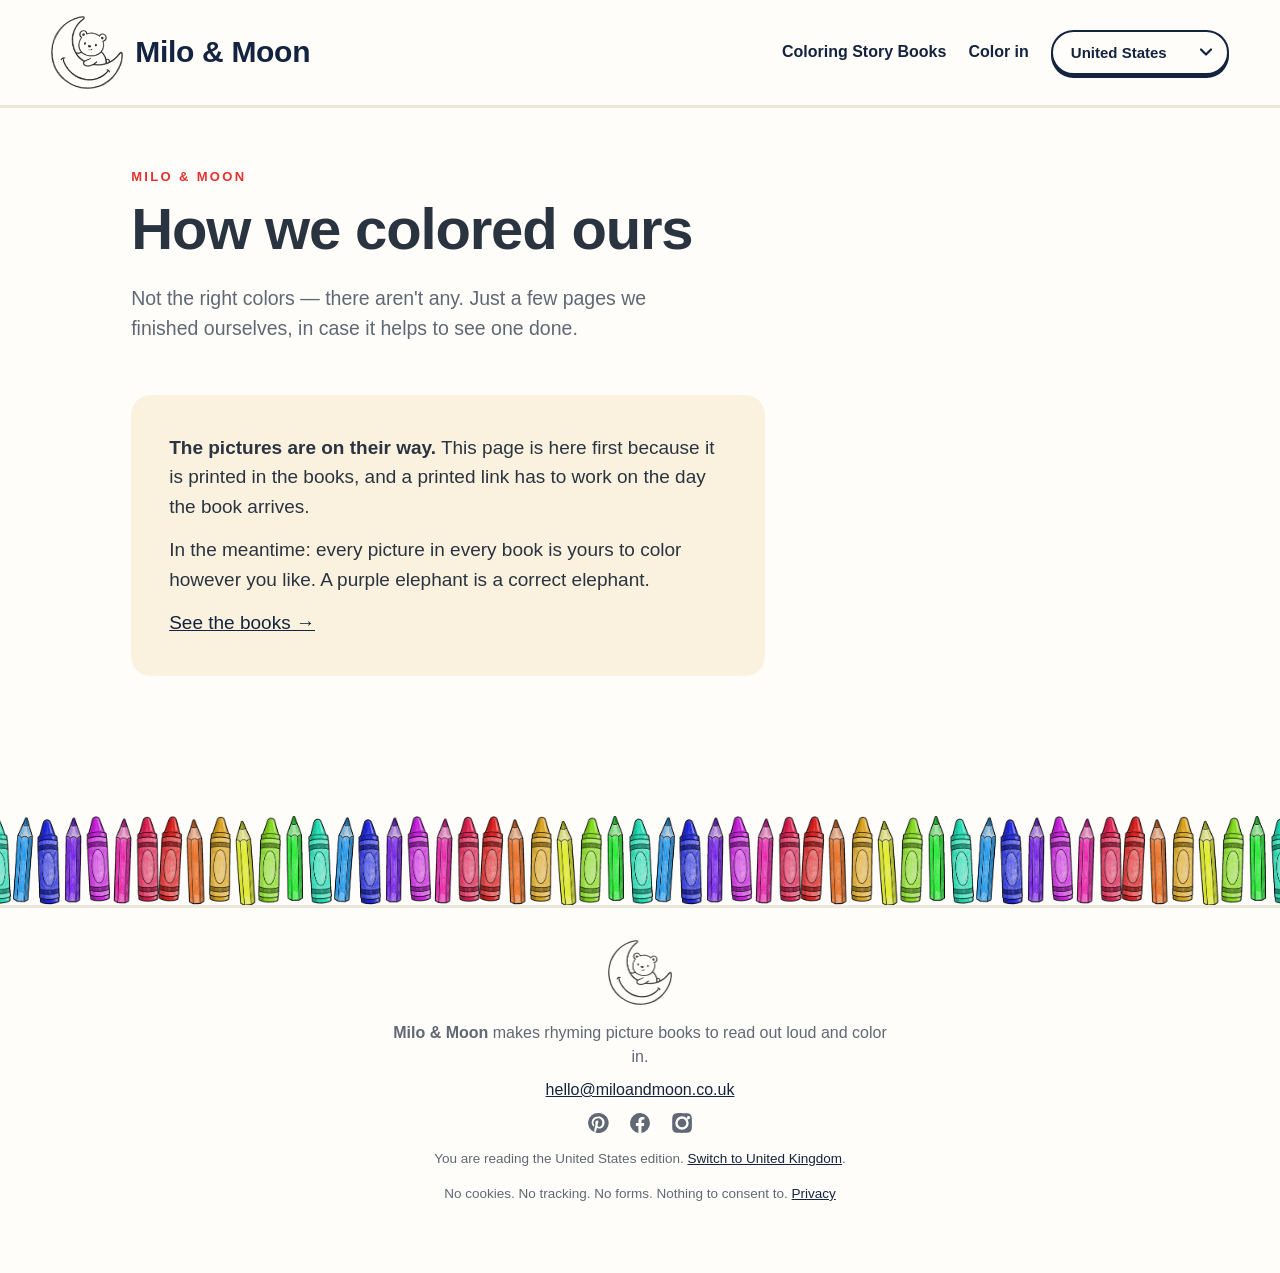
==== colors/index.html @ 88062ed8 "Brand ink: teal #14646E -> navy #14233F Teal was chosen against the old pastel fields (L~95) where a" ====
<!doctype html>
<html lang="en-US">
<head>
<meta charset="utf-8">
<meta name="viewport" content="width=device-width, initial-scale=1">
<title>How we colored ours — Milo &amp; Moon</title>
<meta name="description" content="A few pages we finished ourselves — not the right colors, there aren&#x27;t any.">
<link rel="canonical" href="https://miloandmoon.co.uk/">
<link rel="alternate" hreflang="en-GB" href="https://miloandmoon.co.uk/colours">
<link rel="alternate" hreflang="en-US" href="https://miloandmoon.co.uk/">
<link rel="alternate" hreflang="x-default" href="https://miloandmoon.co.uk/colours">
<meta property="og:type" content="website">
<meta property="og:site_name" content="Milo &amp; Moon">
<meta property="og:locale" content="en_US">
<meta property="og:title" content="How we colored ours — Milo &amp; Moon">
<meta property="og:description" content="A few pages we finished ourselves — not the right colors, there aren&#x27;t any.">
<meta property="og:url" content="https://miloandmoon.co.uk/">
<meta property="og:image" content="https://miloandmoon.co.uk/brand/share.png">
<meta name="twitter:card" content="summary_large_image">
<meta name="twitter:image" content="https://miloandmoon.co.uk/brand/share.png">
<link rel="stylesheet" href="/style.css?v=b8f41e3f">
<link rel="icon" href="/favicon.ico" sizes="any">
<link rel="icon" href="/favicon-32.png" type="image/png" sizes="32x32">
<link rel="apple-touch-icon" href="/apple-touch-icon.png">

</head>
<body style="--field:#FBF1DF">
<a class="skip" href="#main">Skip to content</a>
<header class="site">
  <a class="brand" href="/us/">
    <img src="/brand/logo.png" alt="" width="515" height="520">
    <span>Milo &amp; Moon</span>
  </a>
  <nav>
    <a href="/us/coloring-story-books/">Coloring Story Books</a>
    <a href="/colors/">Color in</a>
    <label class="lang">
      <span class="vh">Edition</span>
      <select onchange="location.href=this.value"><option value="/">United Kingdom</option><option value="/us/" selected>United States</option></select>
    </label>
  </nav>
</header>
<main id="main">

  <section class="pagehead">
    <p class="eyebrow">Milo &amp; Moon</p>
    <h1>How we colored ours</h1>
    <p class="lede">Not the right colors &mdash; there aren't any. Just a few
       pages we finished ourselves, in case it helps to see one done.</p>
  </section>
  <section class="soon">
    <p><strong>The pictures are on their way.</strong> This page is here first
       because it is printed in the books, and a printed link has to work on the
       day the book arrives.</p>
    <p>In the meantime: every picture in every book is yours to color however
       you like. A purple elephant is a correct elephant.</p>
    <p><a href="/us/coloring-story-books/">See the books &rarr;</a></p>
  </section>

</main>
<div class="crayons" role="presentation"></div>
<footer class="site">
  <img src="/brand/logo.png" alt="" width="515" height="520">
  <p><strong>Milo &amp; Moon</strong> makes rhyming picture books to read out loud and color in.</p>
  <p><a href="mailto:hello@miloandmoon.co.uk">hello@miloandmoon.co.uk</a></p>
  <p class="social"><a href="https://www.pinterest.co.uk/miloandmoonbooks/" rel="me noopener" aria-label="Pinterest" title="Pinterest"><svg viewBox="0 0 24 24" width="24" height="24" aria-hidden="true"><path fill="currentColor" d="M12 2a10 10 0 0 0-3.6 19.3c-.1-.8-.2-2 0-2.9l1.2-5.1s-.3-.6-.3-1.5c0-1.4.8-2.4 1.8-2.4.9 0 1.3.6 1.3 1.4 0 .9-.5 2.2-.8 3.4-.2 1 .5 1.8 1.5 1.8 1.8 0 3.2-1.9 3.2-4.7 0-2.4-1.8-4.1-4.3-4.1-2.9 0-4.6 2.2-4.6 4.5 0 .9.3 1.8.8 2.3.1.1.1.2.1.3l-.3 1.1c0 .2-.1.2-.3.1-1.3-.6-2-2.4-2-3.9 0-3.2 2.3-6.1 6.7-6.1 3.5 0 6.2 2.5 6.2 5.8 0 3.5-2.2 6.3-5.2 6.3-1 0-2-.5-2.3-1.2l-.6 2.4c-.2.9-.8 2-1.2 2.6A10 10 0 1 0 12 2z"/></svg></a><a href="https://www.facebook.com/miloandmoonbooks" rel="me noopener" aria-label="Facebook" title="Facebook"><svg viewBox="0 0 24 24" width="24" height="24" aria-hidden="true"><path fill="currentColor" d="M22 12a10 10 0 1 0-11.6 9.9v-7H7.9V12h2.5V9.8c0-2.5 1.5-3.9 3.8-3.9 1.1 0 2.2.2 2.2.2v2.5h-1.3c-1.2 0-1.6.8-1.6 1.6V12h2.8l-.4 2.9h-2.4v7A10 10 0 0 0 22 12z"/></svg></a><a href="https://www.instagram.com/miloandmoonbooks/" rel="me noopener" aria-label="Instagram" title="Instagram"><svg viewBox="0 0 24 24" width="24" height="24" aria-hidden="true"><path fill="currentColor" d="M12 2.2c3.2 0 3.6 0 4.9.1 3.3.1 4.8 1.7 4.9 4.9.1 1.3.1 1.7.1 4.8s0 3.6-.1 4.9c-.1 3.2-1.7 4.8-4.9 4.9-1.3.1-1.7.1-4.9.1s-3.6 0-4.9-.1c-3.2-.1-4.8-1.7-4.9-4.9C2.2 15.6 2.2 15.2 2.2 12s0-3.6.1-4.9c.1-3.2 1.7-4.8 4.9-4.9 1.3-.1 1.7-.1 4.8-.1zm0 3.1a6.7 6.7 0 1 0 0 13.4 6.7 6.7 0 0 0 0-13.4zm0 11a4.3 4.3 0 1 1 0-8.6 4.3 4.3 0 0 1 0 8.6zm6.9-11.2a1.6 1.6 0 1 0 0 3.1 1.6 1.6 0 0 0 0-3.1z"/></svg></a></p>
  <p class="fine">You are reading the United States edition.
     <a href="/colours">Switch to United Kingdom</a>.</p>
  <p class="fine">No cookies. No tracking. No forms. Nothing to consent to.
     <a href="/privacy/">Privacy</a></p>
</footer>
</body>
</html>
---- style.css ----
/* Milo & Moon — every colour here comes out of cover_layout.py and
   build_pdf.py, so the site and the printed books cannot drift apart. */
:root{
  --ink:#2A3440;              /* BODY_INK: the type on every printed cover */
  --accent:#14233F;           /* the brand navy, identical on all 11 covers */
  --badge-ink:#FFF6E4;        /* INK: the cream type inside the badge */
  --paper:#FFFDF9;            /* warm, not clinical white */
  --rule:#EDE6DA;
  --soft:#5F6874;
  --field:#FBF1DF;
  /* The crayon palette, straight from build_pdf.PALETTE. */
  --c1:#E5322D; --c2:#F5871F; --c3:#FFD400; --c4:#43B049;
  --c5:#0F9BD7; --c6:#7A4FBF; --c7:#EC5F9B; --c8:#00B39F;
  --round:"Baloo 2","Fredoka One",Fredoka,"Chalkboard SE",Seravek,
          "Avenir Next",-apple-system,"Segoe UI",sans-serif;
}
*{box-sizing:border-box}
html{scroll-behavior:smooth}
body{margin:0;background:var(--paper);color:var(--ink);font-family:var(--round);
  font-size:19px;line-height:1.55;-webkit-font-smoothing:antialiased}
.vh{position:absolute;width:1px;height:1px;overflow:hidden;clip:rect(0 0 0 0)}
.skip{position:absolute;left:-9999px}
.skip:focus{left:8px;top:8px;background:var(--accent);color:#fff;padding:8px 14px;
  border-radius:6px;z-index:20}
a{color:var(--accent)}
img{max-width:100%;height:auto}

/* ── header ─────────────────────────────────────────── */
header.site{display:flex;flex-wrap:wrap;gap:14px 28px;align-items:center;
  justify-content:space-between;padding:16px clamp(16px,4vw,52px);
  background:var(--paper);border-bottom:3px solid var(--rule)}
.brand{display:flex;align-items:center;gap:12px;text-decoration:none;
  color:var(--accent);font-weight:800;font-size:clamp(22px,2.6vw,30px);
  letter-spacing:-.01em}
.brand img{width:clamp(52px,6vw,72px);height:auto}
header nav{display:flex;align-items:center;gap:22px;font-size:16px}
header nav a{text-decoration:none;font-weight:700}
header nav a:hover{color:var(--c1)}
/* The edition picker. It stays a native <select> on purpose — on a phone that
   opens the OS wheel, which is a better control than anything rebuilt in
   div-and-JavaScript, and it needs no script at all. Only the chrome is
   restyled: appearance:none removes the system look, and the chevron is an
   inline SVG data URI so it costs no request. */
.lang{position:relative;display:inline-flex;align-items:center}
.lang select{appearance:none;-webkit-appearance:none;font:inherit;
  font-family:var(--round);font-size:15px;font-weight:700;
  padding:9px 40px 9px 18px;border:2.5px solid var(--accent);border-radius:999px;
  background-color:var(--paper);color:var(--accent);cursor:pointer;
  box-shadow:0 3px 0 var(--accent);transition:transform .12s,box-shadow .12s;
  background-image:url("data:image/svg+xml;charset=utf-8,%3Csvg xmlns='http://www.w3.org/2000/svg' viewBox='0 0 12 8'%3E%3Cpath d='M1 1.5 6 6.5l5-5' fill='none' stroke='%2314233F' stroke-width='2.2' stroke-linecap='round' stroke-linejoin='round'/%3E%3C/svg%3E");
  background-repeat:no-repeat;background-position:right 15px center;
  background-size:12px 8px}
.lang select:hover{background-color:#F3FAFA}
.lang select:active{transform:translateY(3px);box-shadow:none}
.lang select:focus-visible{outline:3px solid var(--c3);outline-offset:3px}

main{max-width:1120px;margin:0 auto;padding:clamp(26px,4vw,56px) clamp(16px,4vw,52px) 70px}

/* ── hero ───────────────────────────────────────────── */
.hero{display:grid;gap:clamp(26px,4vw,54px);align-items:center;
  grid-template-columns:minmax(0,1fr) minmax(0,1fr)}
.eyebrow{font-size:13px;font-weight:800;letter-spacing:.18em;text-transform:uppercase;
  color:var(--c1);margin:0 0 12px}
h1{font-size:clamp(34px,5.4vw,58px);line-height:1.04;margin:0 0 .4em;
  font-weight:800;letter-spacing:-.02em;text-wrap:balance}
h1 em{font-style:normal;color:var(--accent);
  text-decoration:underline;text-decoration-color:var(--c3);
  text-decoration-thickness:.16em;text-underline-offset:.06em}
.lede{font-size:19.5px;color:var(--soft);max-width:52ch;margin:0}
.lede.big{font-size:22px;max-width:46ch}
.cta{display:inline-block;margin-top:26px;background:var(--accent);color:#fff;
  text-decoration:none;font-weight:800;font-size:18px;padding:14px 30px;
  border-radius:999px;box-shadow:0 5px 0 #0d4a52;transition:transform .12s}
.cta:hover{transform:translateY(2px);box-shadow:0 3px 0 #0d4a52}
.cta:active{transform:translateY(5px);box-shadow:none}

/* Covers fanned out like books dropped on a table. */
.fan{display:flex;justify-content:center;align-items:flex-end}
/* ⚠️ Overlap is tuned so the TITLE on each cover stays readable. At -5.5%
   the next cover ate the word ANIMALS, which defeats the point of showing
   covers at all — the title IS the product. */
.fanned{display:block;width:40%;margin-inline:-3.4%;border-radius:8px;
  background:var(--field);padding:8px;transform:rotate(var(--tilt));
  box-shadow:0 12px 30px rgba(42,52,64,.2);transition:transform .18s}
.fanned:first-child{margin-left:0}
.fanned:last-child{margin-right:0}
.fanned:hover{transform:rotate(0deg) translateY(-10px) scale(1.05);z-index:3;
  position:relative}
.fanned img{display:block;border-radius:4px}

/* ── three facts ────────────────────────────────────── */
.pitch{display:grid;gap:18px;margin-top:clamp(40px,6vw,76px);
  grid-template-columns:repeat(auto-fit,minmax(210px,1fr))}
.bit{text-align:center;padding:26px 20px;border-radius:18px;background:var(--field)}
.bit:nth-child(2){background:#C7EEEB}
.bit:nth-child(3){background:#F9DCEC}
.num{display:block;font-size:clamp(44px,6vw,62px);font-weight:800;line-height:1;
  color:var(--accent)}
.bit p{margin:10px 0 0;font-size:16.5px;color:var(--ink);font-weight:600}

/* ── badge heading, the device off every cover ──────── */
.badge{display:inline-block;background:var(--accent);color:var(--badge-ink);
  font-weight:800;font-size:clamp(24px,3.6vw,40px);letter-spacing:-.01em;
  padding:.42em 1.15em;border-radius:999px;margin:0 0 18px;
  box-shadow:0 0 0 7px var(--paper),0 0 0 11px var(--accent)}
.pagehead{margin:8px 0 clamp(30px,5vw,52px)}

/* ── book grid ──────────────────────────────────────── */
.books{display:grid;gap:clamp(20px,3vw,34px);
  grid-template-columns:repeat(auto-fit,minmax(260px,1fr))}
.book{display:block;text-decoration:none;color:var(--ink);border-radius:20px;
  background:var(--field);padding:22px 20px 24px;text-align:center;
  transform:rotate(var(--tilt));transition:transform .18s,box-shadow .18s;
  box-shadow:0 8px 0 rgba(42,52,64,.12)}
.book:hover{transform:rotate(0deg) translateY(-6px);
  box-shadow:0 16px 34px rgba(42,52,64,.22)}
.shelf{display:block;margin-bottom:16px}
.shelf img{display:block;width:100%;border-radius:6px;
  box-shadow:0 8px 20px rgba(42,52,64,.22)}
.meta{display:block}
.bt{display:block;font-size:26px;font-weight:800;line-height:1.1}
.bd{display:block;font-size:16px;color:var(--soft);margin:6px 0 12px}
.market{display:inline-block;font-size:12.5px;font-weight:800;letter-spacing:.03em;
  color:#fff;background:var(--accent);border-radius:999px;padding:5px 14px}
.market.soon{background:var(--c2);color:#3a2400}

/* ── one title ──────────────────────────────────────── */
.title{display:grid;gap:clamp(26px,4vw,52px);align-items:start;
  grid-template-columns:minmax(0,4fr) minmax(0,5fr)}
.art{background:var(--field);border-radius:20px;padding:clamp(18px,3vw,34px)}
.art img{display:block;border-radius:6px;box-shadow:0 14px 34px rgba(42,52,64,.24)}
.sub{font-size:17px;color:var(--soft);margin:0 0 18px}
.bullets{padding-left:0;margin:22px 0 0;list-style:none}
.bullets li{position:relative;padding-left:34px;margin-bottom:11px;font-weight:600}
.bullets li::before{content:"";position:absolute;left:0;top:.42em;width:18px;
  height:18px;border-radius:50%;background:var(--c3)}
.bullets li:nth-child(2)::before{background:var(--c4)}
.bullets li:nth-child(3)::before{background:var(--c5)}
.buy{margin-top:26px;font-weight:700}
.buy.soon{color:var(--soft)}
/* ⛔ A SECOND `.cta` RULE USED TO LIVE HERE AND IT BROKE THE HOME PAGE.
   `.cta` was already defined above — accent field, white type, a 3-D press on
   :hover and :active — and styling the new buy button meant writing a rule with
   the same class name three hundred lines further down. Being later, it won:
   the home page's "See the books" button turned dark-on-dark and its text
   vanished, because `var(--bg)` is not a variable this stylesheet declares and
   an invalid colour falls back to the inherited one.

   📌 Two lessons, and the second is the general one:
     1. An undeclared custom property fails SILENTLY. It does not warn, it
        inherits. Every `var(--x)` must match a `--x:` in :root.
     2. **Before adding a class, grep for it.** This is the same shape as the
        share card repeating the website hero's overlap bug — the tell is that
        the same NOUN appears twice, and here the noun was the class name.

   The buy button needs no rule of its own: the original `.cta` is already
   exactly what it should look like. */
.isbn{font-size:14px;color:var(--soft);margin:4px 0 0}

/* ── the colour-in holding page ─────────────────────── */
.soon{margin-top:30px;padding:clamp(22px,4vw,38px);background:var(--field);
  border-radius:20px;max-width:60ch}
.soon p{margin:0 0 14px}
.soon p:last-child{margin:0}

/* ── the crayon row, the series' signature device ───── */
.crayons{height:clamp(56px,7vw,92px);margin-top:clamp(40px,6vw,70px);
  background:url("/brand/crayons.png") repeat-x bottom center;
  background-size:auto 100%}

footer.site{border-top:3px solid var(--rule);padding:32px clamp(16px,4vw,52px) 60px;
  color:var(--soft);font-size:16px;text-align:center}
footer.site img{width:64px;margin-bottom:8px}
.social{display:flex;gap:18px;justify-content:center;margin:14px 0 10px}
.social a{color:var(--soft);display:inline-flex;transition:color .15s ease,
  transform .15s ease}
.social a:hover{color:var(--accent);transform:translateY(-2px)}
footer.site p{margin:0 auto 8px;max-width:56ch}
.fine{font-size:13.5px;margin-top:14px !important}

@media (max-width:820px){
  .hero,.title{grid-template-columns:1fr}
  /* ⛔ COVERS FIRST on a phone. Most visitors arrive by scanning the QR code
     printed in the book, so they land here on mobile — and in the desktop
     source order the covers sat below the headline, the lede and the button,
     roughly 1200px down. A book brand whose first mobile screen is a wall of
     text has buried the only thing that sells it. */
  .hero{display:flex;flex-direction:column}
  .hero .fan{order:-1;margin:0 0 26px}
  .fanned{width:44%;margin-inline:-2.6%}
  .lede{font-size:18px}
  h1{font-size:clamp(30px,8vw,42px)}
}
@media (max-width:560px){
  /* The nav wrapped mid-phrase — "Colouring / Story Books" over two lines and
     "Colour / in" over two more, three ragged rows of header before any
     content. Smaller, and never broken inside a label. */
  header.site{padding:12px 16px;gap:10px 16px}
  /* ⚠️ `space-between` with a 147px <select> overflowed the viewport by 29px —
     the edition control was clipped off the right edge. Let the row WRAP
     instead: the links stay left, the select keeps to the right, and on a
     narrow phone it drops to its own line rather than off the screen. */
  header nav{gap:10px 14px;font-size:14.5px;width:100%;flex-wrap:wrap;
    justify-content:flex-start}
  header nav a{white-space:nowrap}
  .lang{margin-left:auto}
  .lang select{font-size:14px;padding:6px 10px;max-width:100%}
  .brand{font-size:22px;gap:9px}
  .brand img{width:46px}
  .cta{width:100%;text-align:center}
}
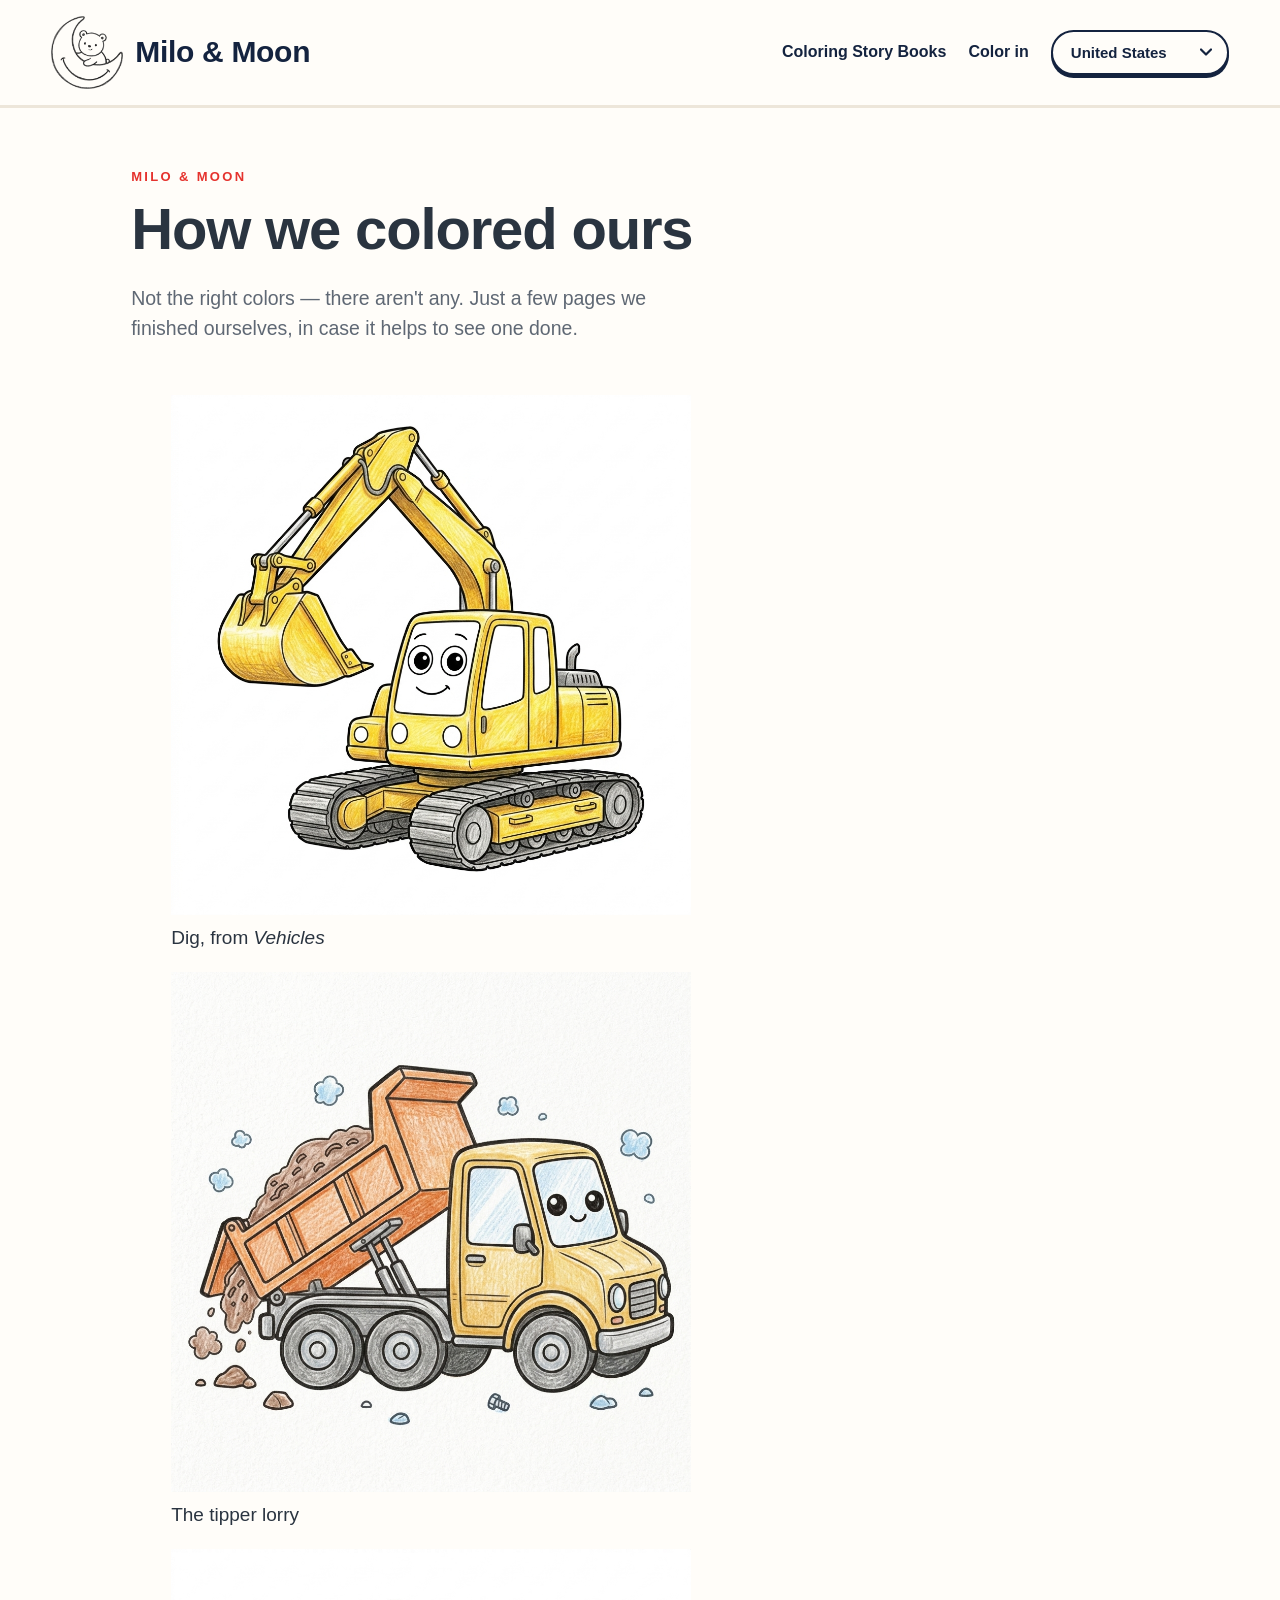
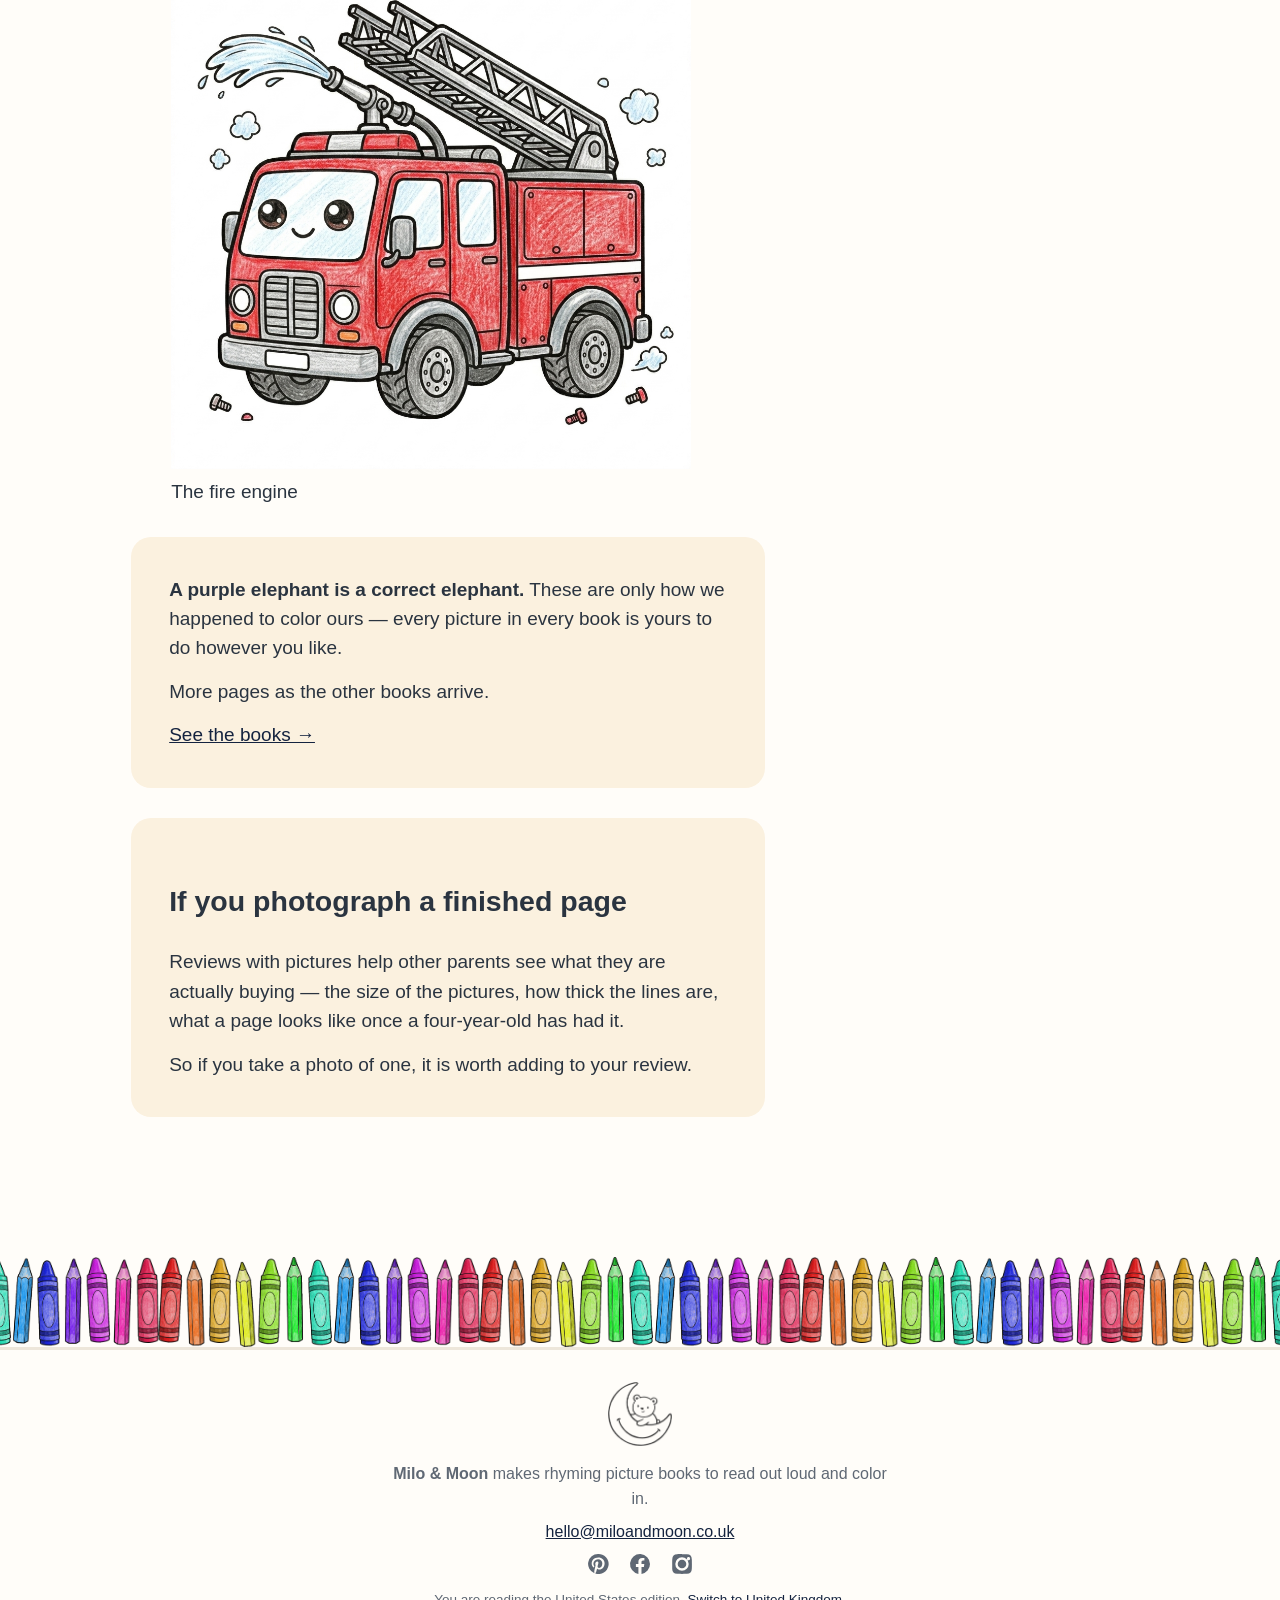
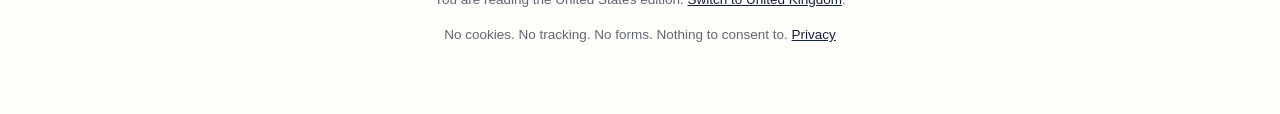
==== commit 1cc6e388: "colours page: three finished Vehicles pages, and a neutral photo prompt The page was a placeholder s" ====
--- a/colors/index.html
+++ b/colors/index.html
@@ -18,7 +18,7 @@
 <meta property="og:image" content="https://miloandmoon.co.uk/brand/share.png">
 <meta name="twitter:card" content="summary_large_image">
 <meta name="twitter:image" content="https://miloandmoon.co.uk/brand/share.png">
-<link rel="stylesheet" href="/style.css?v=b8f41e3f">
+<link rel="stylesheet" href="/style.css?v=c0bebfac">
 <link rel="icon" href="/favicon.ico" sizes="any">
 <link rel="icon" href="/favicon-32.png" type="image/png" sizes="32x32">
 <link rel="apple-touch-icon" href="/apple-touch-icon.png">
@@ -48,13 +48,36 @@
     <p class="lede">Not the right colors &mdash; there aren't any. Just a few
        pages we finished ourselves, in case it helps to see one done.</p>
   </section>
+  <section class="colored">
+    <figure>
+      <img src="/brand/finished-digger.png" alt="A yellow digger from Vehicles, colored in"
+           width="520" height="520" loading="lazy">
+      <figcaption>Dig, from <i>Vehicles</i></figcaption>
+    </figure>
+    <figure>
+      <img src="/brand/finished-tipper.jpg" alt="A tipper lorry from Vehicles, colored in"
+           width="520" height="520" loading="lazy">
+      <figcaption>The tipper lorry</figcaption>
+    </figure>
+    <figure>
+      <img src="/brand/finished-fire-engine.jpg" alt="A fire engine from Vehicles, colored in"
+           width="520" height="520" loading="lazy">
+      <figcaption>The fire engine</figcaption>
+    </figure>
+  </section>
   <section class="soon">
-    <p><strong>The pictures are on their way.</strong> This page is here first
-       because it is printed in the books, and a printed link has to work on the
-       day the book arrives.</p>
-    <p>In the meantime: every picture in every book is yours to color however
-       you like. A purple elephant is a correct elephant.</p>
+    <p><strong>A purple elephant is a correct elephant.</strong> These are only
+       how we happened to color ours &mdash; every picture in every book is
+       yours to do however you like.</p>
+    <p>More pages as the other books arrive.</p>
     <p><a href="/us/coloring-story-books/">See the books &rarr;</a></p>
+  </section>
+  <section class="soon">
+    <h2>If you photograph a finished page</h2>
+    <p>Reviews with pictures help other parents see what they are actually
+       buying &mdash; the size of the pictures, how thick the lines are, what a
+       page looks like once a four-year-old has had it.</p>
+    <p>So if you take a photo of one, it is worth adding to your review.</p>
   </section>
 
 </main>
--- a/style.css
+++ b/style.css
@@ -162,6 +162,18 @@
   border-radius:20px;max-width:60ch}
 .soon p{margin:0 0 14px}
 .soon p:last-child{margin:0}
+
+/* ── the coloured examples on /colours ───────────────── */
+/* Three across on a desktop, one on a phone. `minmax(0,1fr)` not `1fr`:
+   a bare 1fr refuses to shrink below the image's intrinsic width and the
+   row overflows on a narrow screen instead of wrapping. */
+.coloured{display:grid;gap:18px;margin:28px 0;
+  grid-template-columns:repeat(auto-fit,minmax(min(220px,100%),1fr))}
+.coloured figure{margin:0}
+.coloured img{width:100%;height:auto;display:block;border-radius:14px;
+  background:#fff;border:1px solid rgba(0,0,0,.07)}
+.coloured figcaption{margin-top:8px;font-size:.9rem;color:var(--muted);
+  text-align:center}
 
 /* ── the crayon row, the series' signature device ───── */
 .crayons{height:clamp(56px,7vw,92px);margin-top:clamp(40px,6vw,70px);
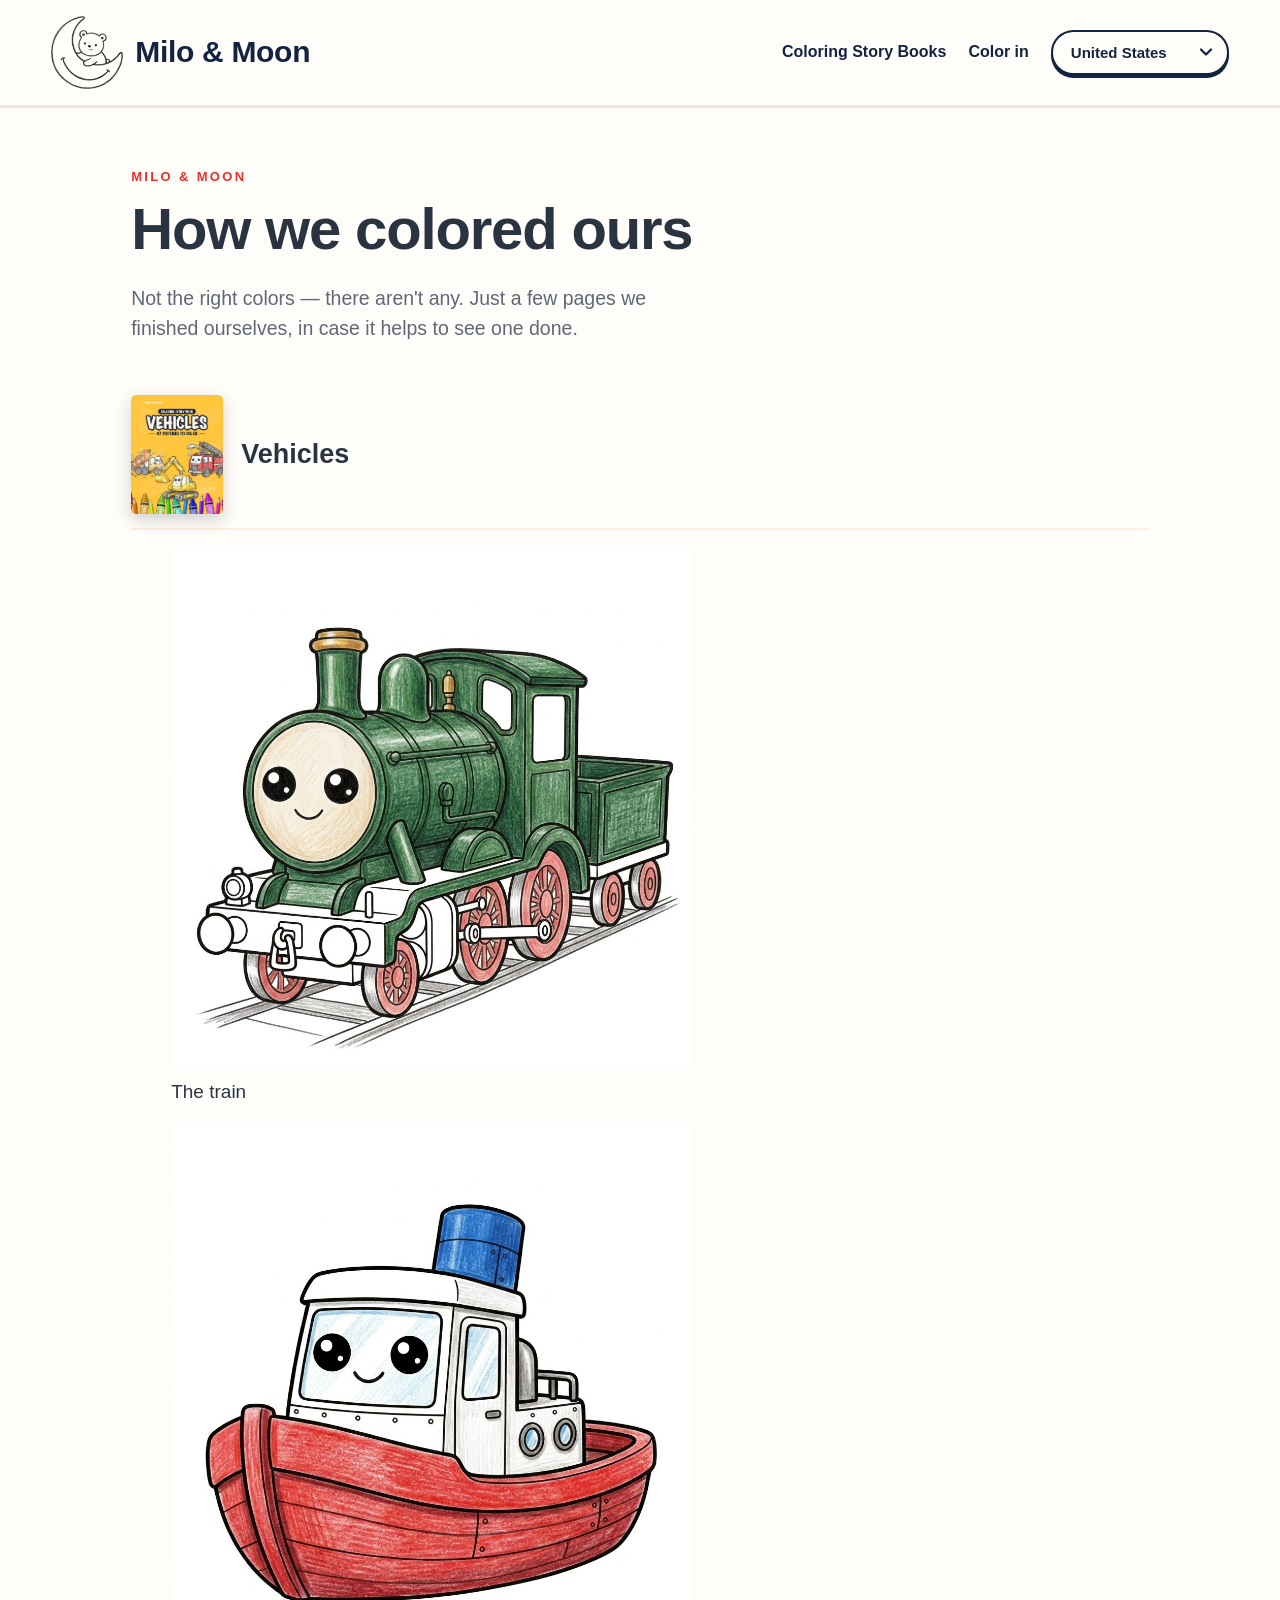
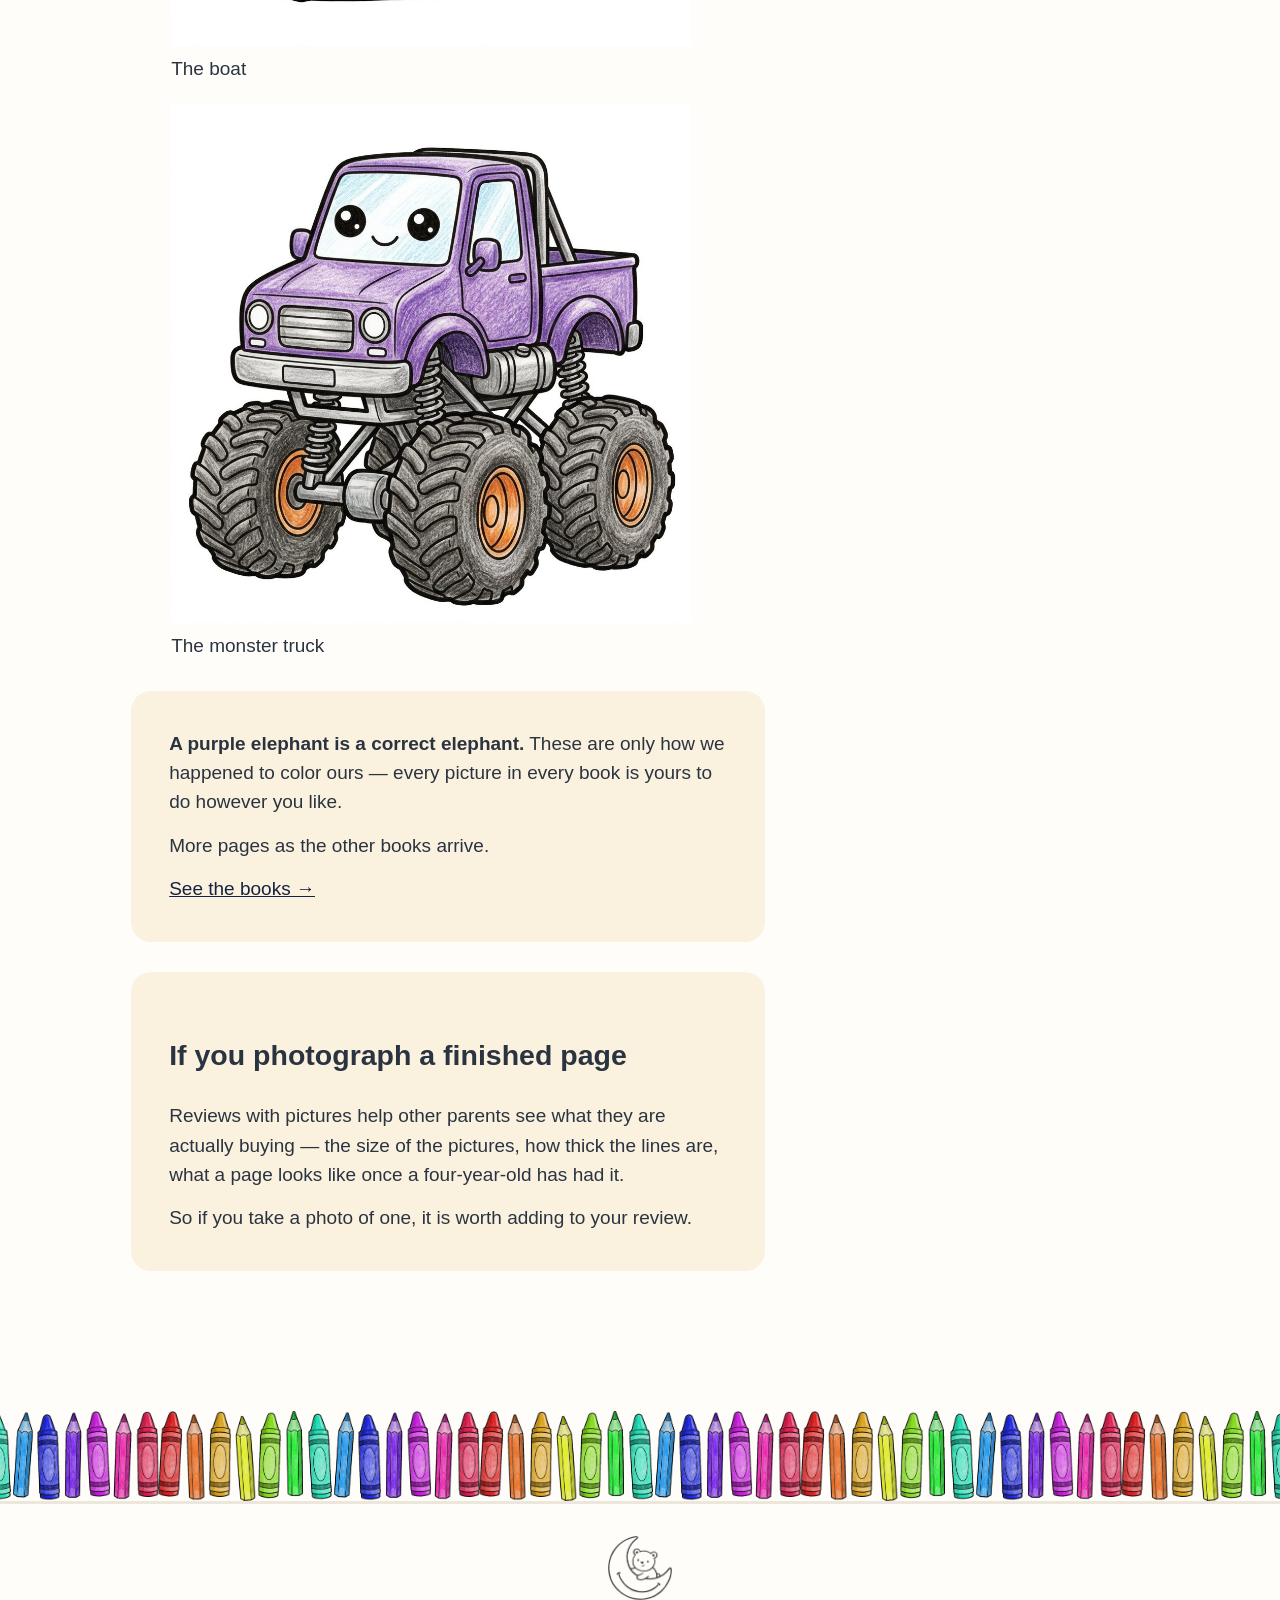
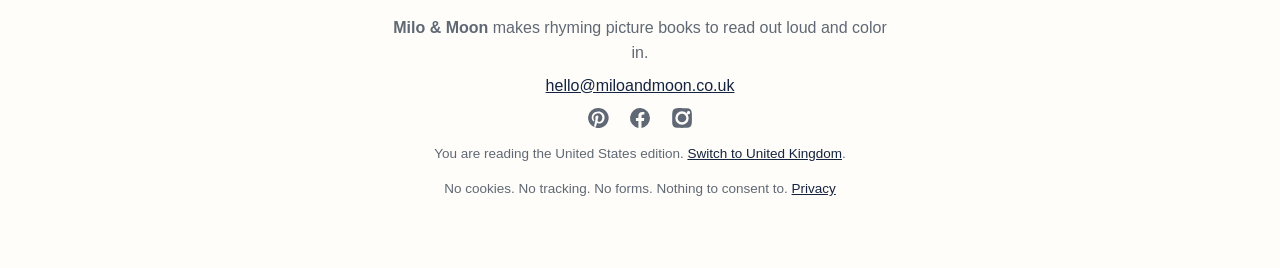
==== commit e51282e9: "Colour-in page grouped by book; new cover art across all titles - /colours and /colors now group fin" ====
--- a/colors/index.html
+++ b/colors/index.html
@@ -18,7 +18,7 @@
 <meta property="og:image" content="https://miloandmoon.co.uk/brand/share.png">
 <meta name="twitter:card" content="summary_large_image">
 <meta name="twitter:image" content="https://miloandmoon.co.uk/brand/share.png">
-<link rel="stylesheet" href="/style.css?v=c0bebfac">
+<link rel="stylesheet" href="/style.css?v=7bc2c839">
 <link rel="icon" href="/favicon.ico" sizes="any">
 <link rel="icon" href="/favicon-32.png" type="image/png" sizes="32x32">
 <link rel="apple-touch-icon" href="/apple-touch-icon.png">
@@ -48,22 +48,29 @@
     <p class="lede">Not the right colors &mdash; there aren't any. Just a few
        pages we finished ourselves, in case it helps to see one done.</p>
   </section>
-  <section class="colored">
-    <figure>
-      <img src="/brand/finished-digger.png" alt="A yellow digger from Vehicles, colored in"
-           width="520" height="520" loading="lazy">
-      <figcaption>Dig, from <i>Vehicles</i></figcaption>
-    </figure>
-    <figure>
-      <img src="/brand/finished-tipper.jpg" alt="A tipper lorry from Vehicles, colored in"
-           width="520" height="520" loading="lazy">
-      <figcaption>The tipper lorry</figcaption>
-    </figure>
-    <figure>
-      <img src="/brand/finished-fire-engine.jpg" alt="A fire engine from Vehicles, colored in"
-           width="520" height="520" loading="lazy">
-      <figcaption>The fire engine</figcaption>
-    </figure>
+  <section class="bookgroup">
+    <div class="bookgroup-head">
+      <img class="bookgroup-cover" src="/books/vehicles/cover-us.png"
+           alt="The cover of Vehicles" width="150" height="194" loading="lazy">
+      <h2>Vehicles</h2>
+    </div>
+    <div class="colored">
+      <figure>
+        <img src="/brand/finished-train.jpg" alt="A green steam train from Vehicles, colored in"
+             width="520" height="520" loading="lazy">
+        <figcaption>The train</figcaption>
+      </figure>
+      <figure>
+        <img src="/brand/finished-boat.jpg" alt="A red tug boat from Vehicles, colored in"
+             width="520" height="520" loading="lazy">
+        <figcaption>The boat</figcaption>
+      </figure>
+      <figure>
+        <img src="/brand/finished-monster-truck.jpg" alt="A purple monster truck from Vehicles, colored in"
+             width="520" height="520" loading="lazy">
+        <figcaption>The monster truck</figcaption>
+      </figure>
+    </div>
   </section>
   <section class="soon">
     <p><strong>A purple elephant is a correct elephant.</strong> These are only
--- a/style.css
+++ b/style.css
@@ -172,6 +172,19 @@
 .coloured figure{margin:0}
 .coloured img{width:100%;height:auto;display:block;border-radius:14px;
   background:#fff;border:1px solid rgba(0,0,0,.07)}
+
+/* ── grouped under each book's cover ──────────────────── */
+/* The cover leads the group so a reader arriving from the QR code inside one
+   title can see at a glance which book these pages came from. */
+.bookgroup{margin:40px 0 8px}
+.bookgroup-head{display:flex;align-items:center;gap:18px;
+  padding-bottom:14px;border-bottom:2px solid var(--field)}
+.bookgroup-head h2{margin:0;font-size:clamp(21px,3vw,27px)}
+.bookgroup-cover{width:clamp(64px,9vw,92px);height:auto;display:block;
+  border-radius:5px;box-shadow:0 6px 16px rgba(42,52,64,.22)}
+@media (max-width:430px){
+  .bookgroup-head{gap:13px}
+}
 .coloured figcaption{margin-top:8px;font-size:.9rem;color:var(--muted);
   text-align:center}
 
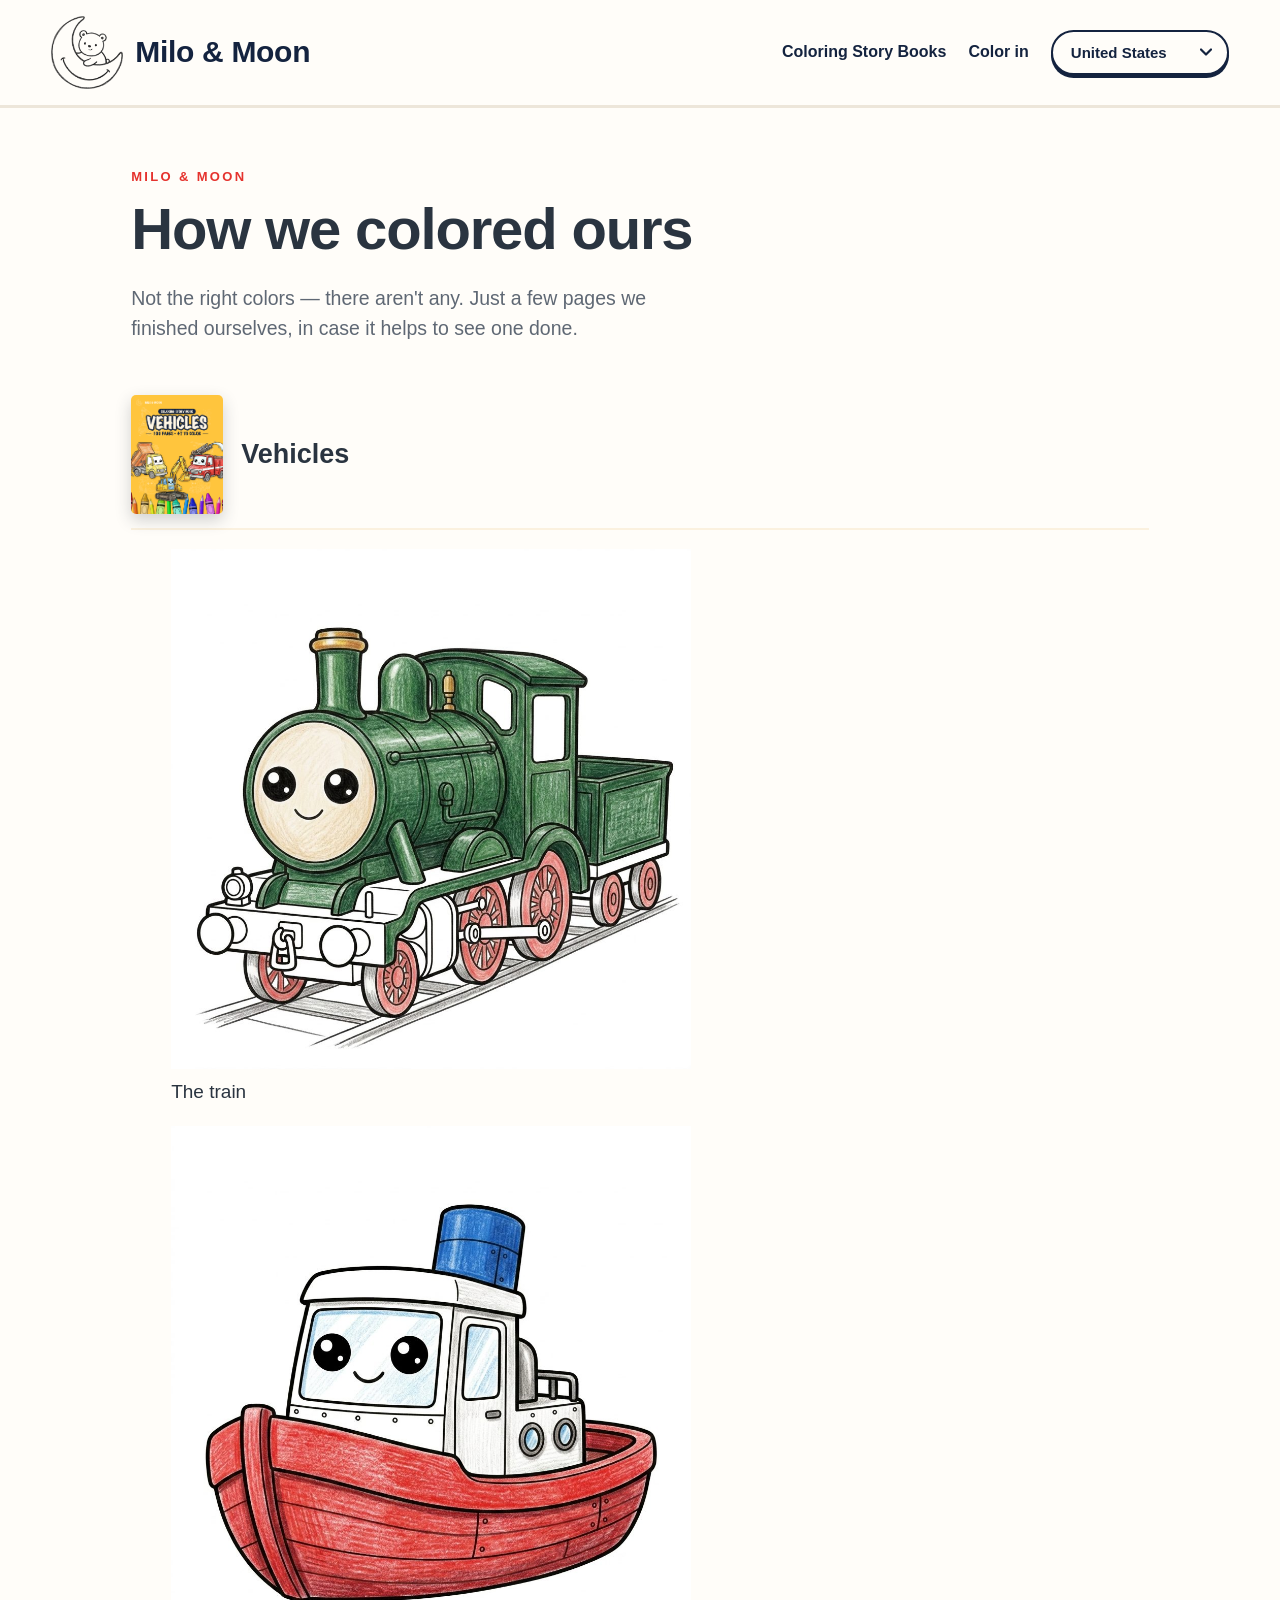
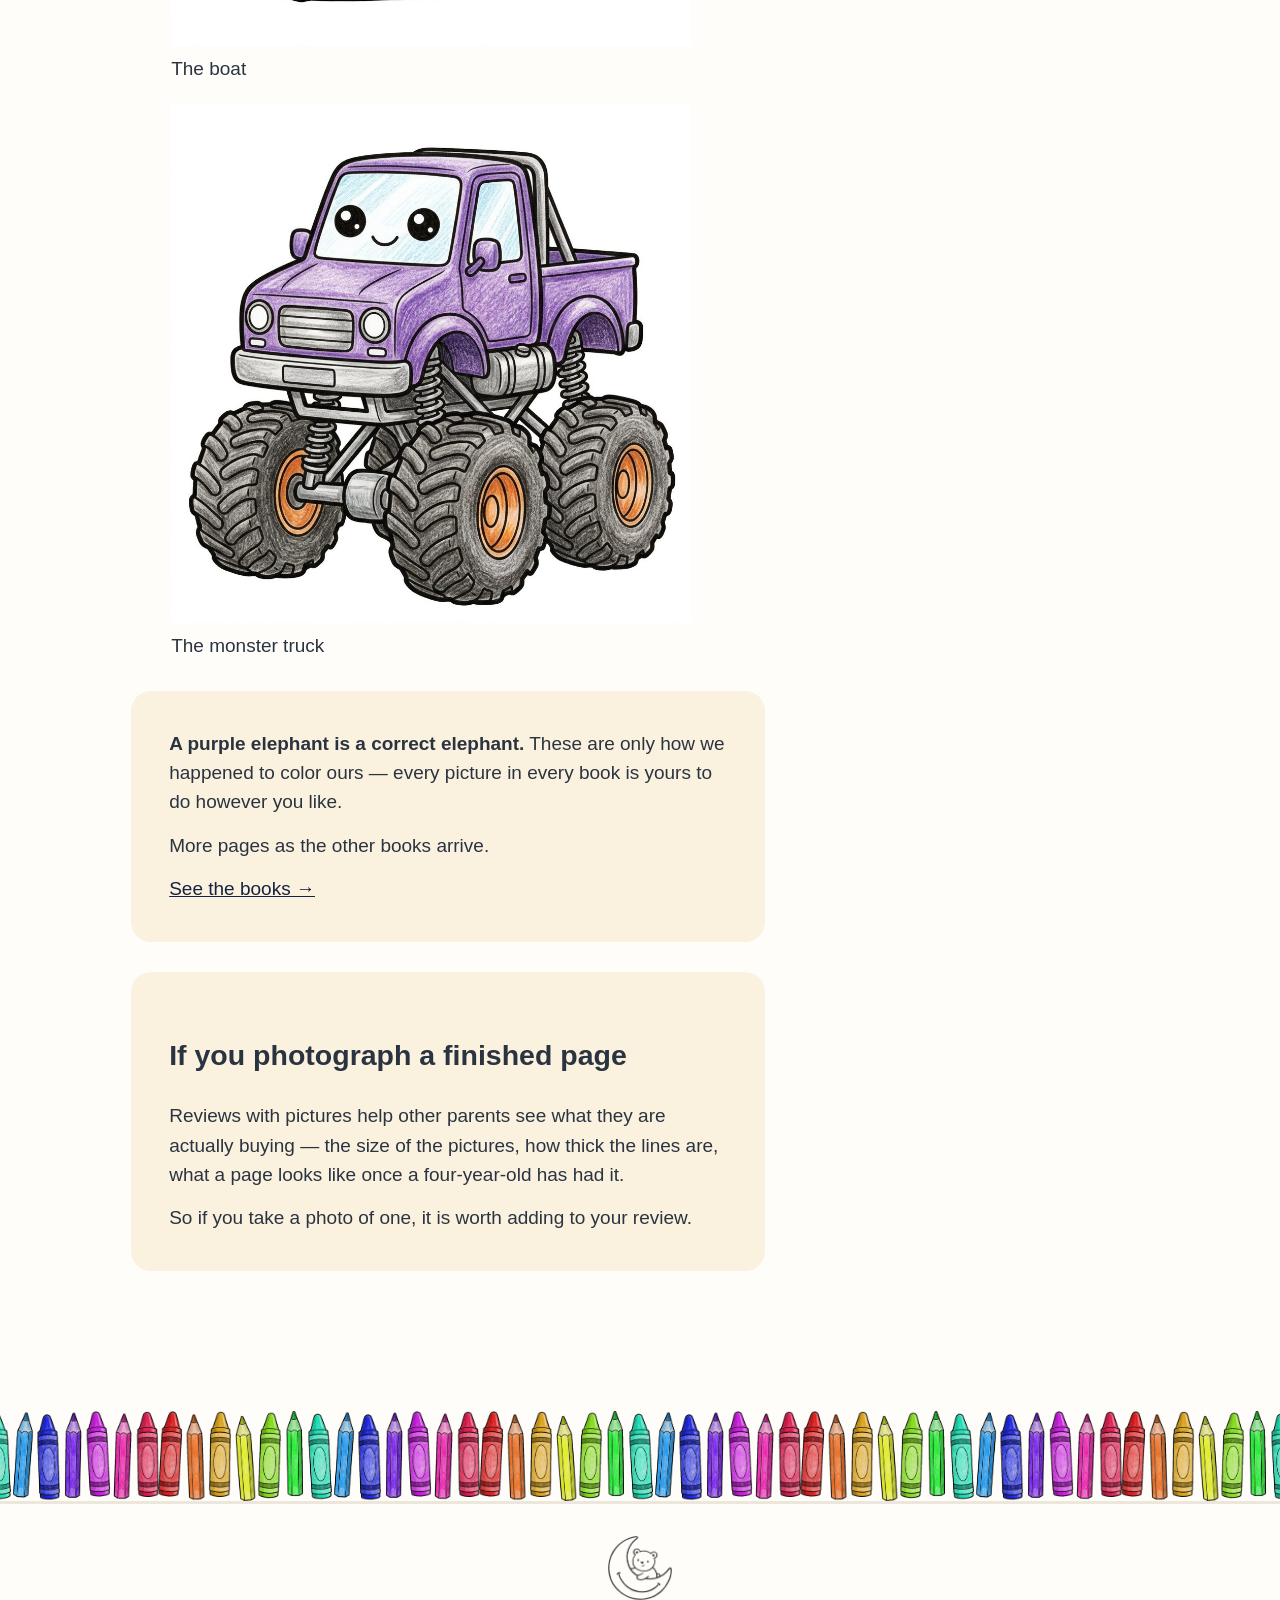
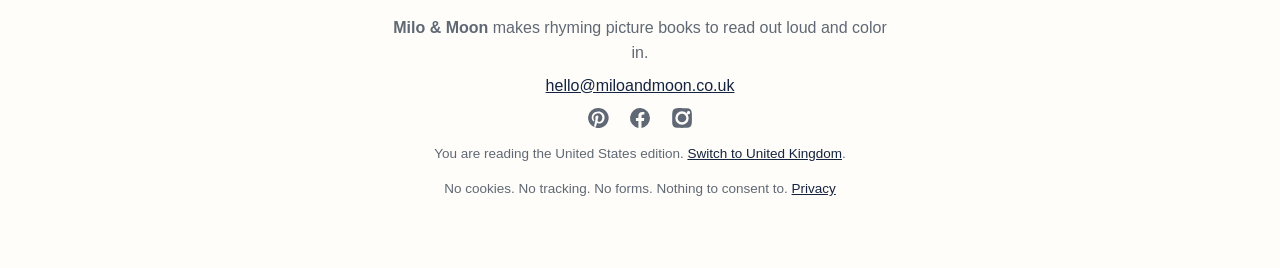
==== commit 565ddeb2: "Mobile: the edition chevron overlapped its label, and nav taps were 22px The 560px breakpoint reset " ====
--- a/colors/index.html
+++ b/colors/index.html
@@ -18,7 +18,7 @@
 <meta property="og:image" content="https://miloandmoon.co.uk/brand/share.png">
 <meta name="twitter:card" content="summary_large_image">
 <meta name="twitter:image" content="https://miloandmoon.co.uk/brand/share.png">
-<link rel="stylesheet" href="/style.css?v=7bc2c839">
+<link rel="stylesheet" href="/style.css?v=d4f2ecf4">
 <link rel="icon" href="/favicon.ico" sizes="any">
 <link rel="icon" href="/favicon-32.png" type="image/png" sizes="32x32">
 <link rel="apple-touch-icon" href="/apple-touch-icon.png">
--- a/style.css
+++ b/style.css
@@ -227,9 +227,30 @@
      narrow phone it drops to its own line rather than off the screen. */
   header nav{gap:10px 14px;font-size:14.5px;width:100%;flex-wrap:wrap;
     justify-content:flex-start}
-  header nav a{white-space:nowrap}
+  /* ⛔ 44px MINIMUM ON ANYTHING A THUMB HAS TO HIT. These links were 22px
+     tall — the height of the type and nothing else — which is half the target
+     size WCAG 2.5.8 and Apple's HIG both ask for, on the primary navigation of
+     a site whose visitors arrive by scanning a QR code from inside a book, i.e.
+     on a phone, one-handed, quite possibly with a child attached.
+     ⚠️ The padding does the work, not the font size: the label stays 14.5px and
+     looks identical. Vertical padding is the cheapest accessibility fix there
+     is and it is invisible.
+     📌 Links inside a SENTENCE are deliberately left alone — 2.5.8 exempts
+     inline text targets, and boxing them out would wreck the line spacing of
+     the footer prose. The rule is about controls, not about every anchor. */
+  header nav a{white-space:nowrap;display:inline-flex;align-items:center;
+    min-height:44px}
+  .skip{min-height:44px;display:inline-flex;align-items:center}
   .lang{margin-left:auto}
-  .lang select{font-size:14px;padding:6px 10px;max-width:100%}
+  /* ⛔ THE RIGHT PADDING IS THE CHEVRON'S ROOM, NOT SPARE SPACE. This said
+     `padding:6px 10px`, which shrank the select to fit the row — and shrank it
+     by deleting the 40px right pad the base rule reserves for the arrow. The
+     arrow is a background-image at `right 15px`, so it does not move when the
+     padding does: on every phone it was painted straight over the last letter
+     of "United Kingdom". 📌 Shorthand padding overrides all four sides; the one
+     you were not thinking about is the one that breaks. */
+  .lang select{font-size:14px;padding:6px 32px 6px 14px;max-width:100%;
+    background-position:right 12px center}
   .brand{font-size:22px;gap:9px}
   .brand img{width:46px}
   .cta{width:100%;text-align:center}
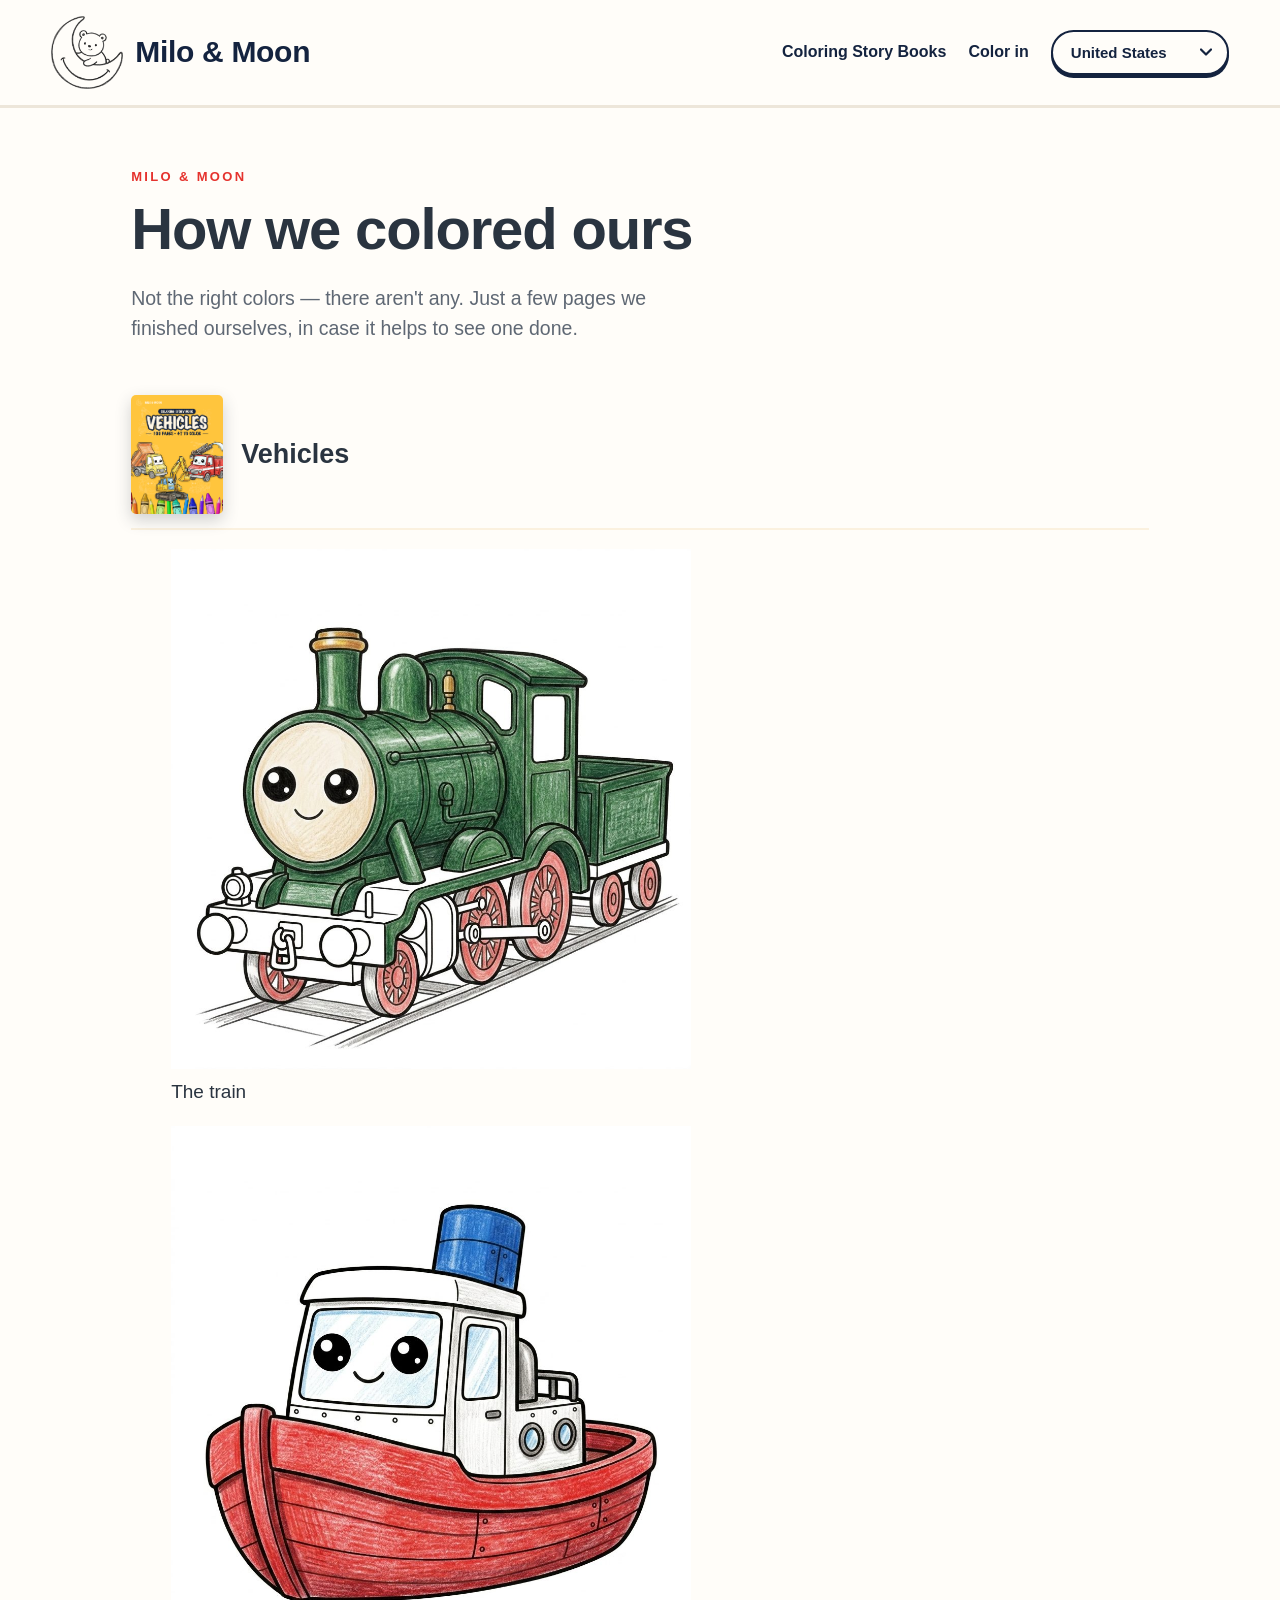
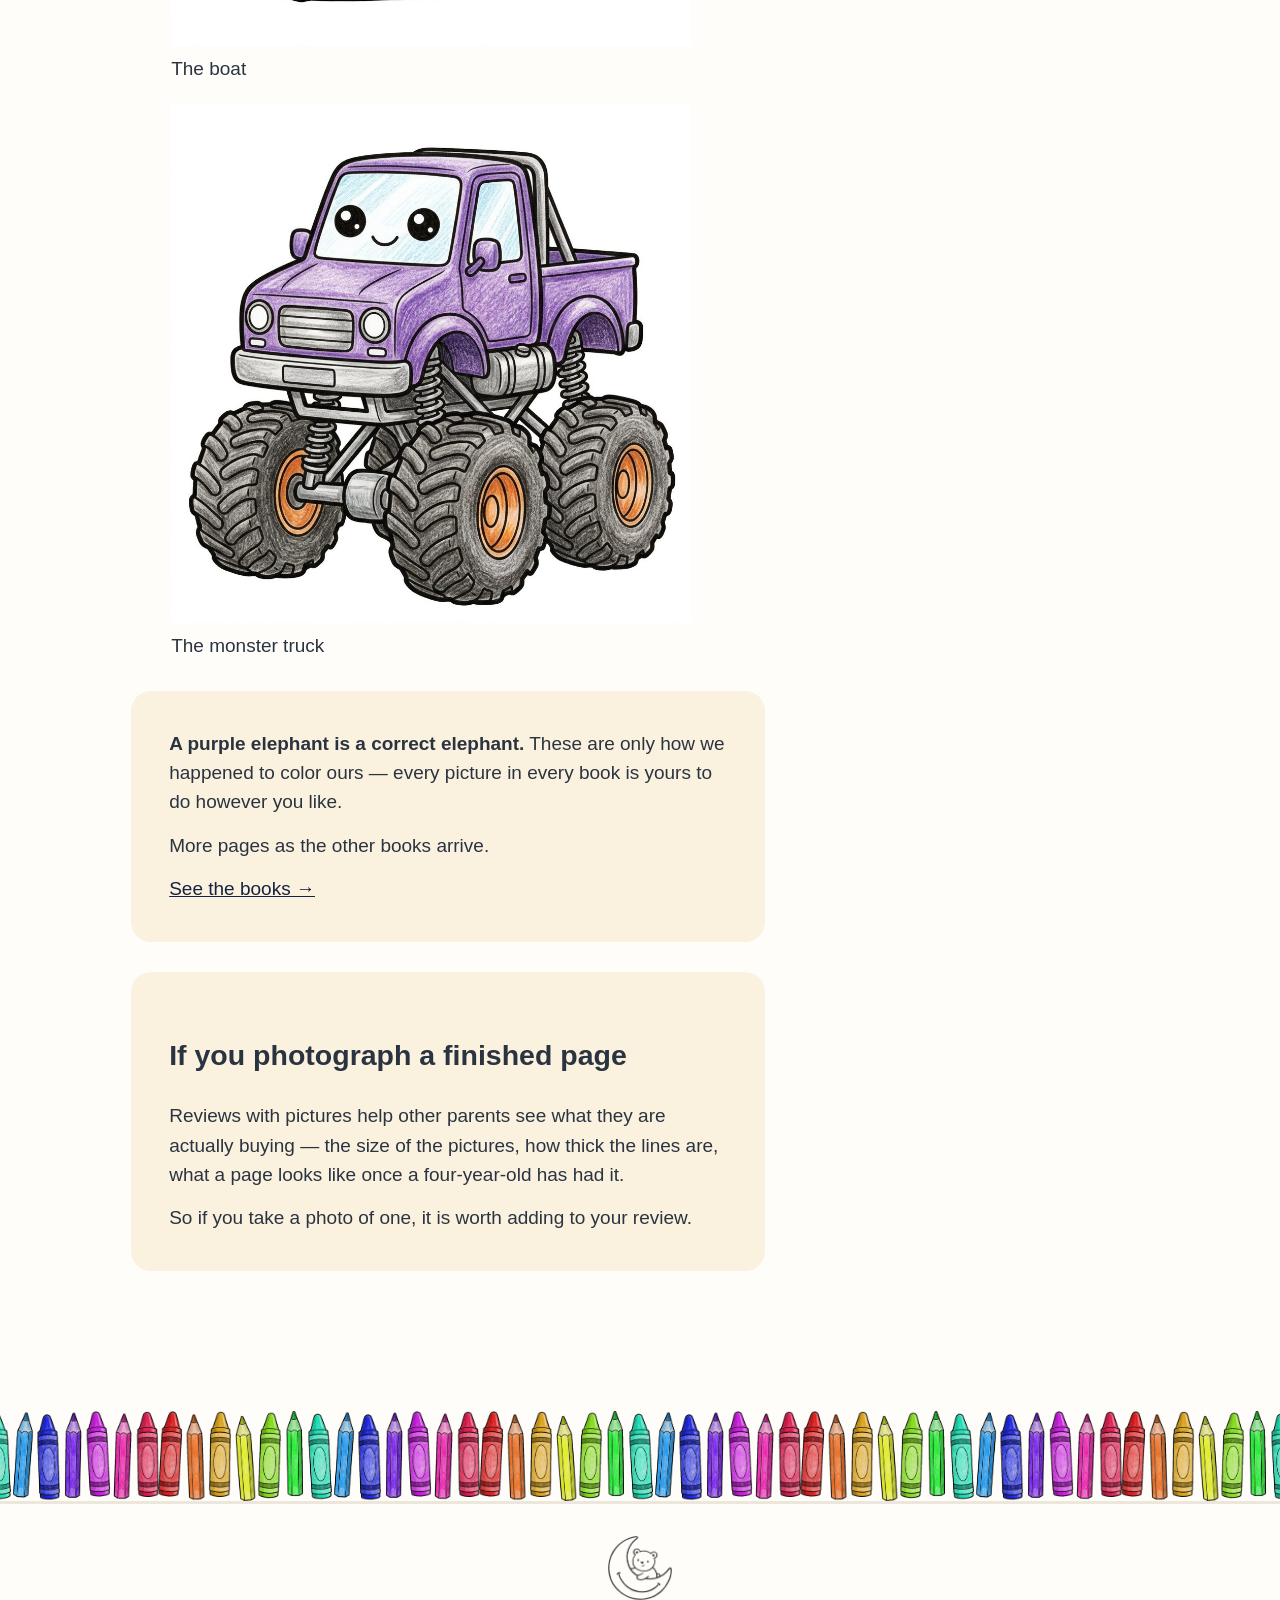
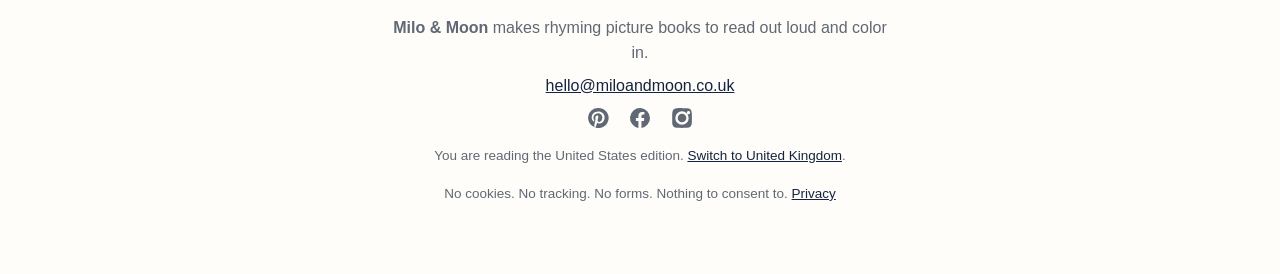
==== commit fe0ffc96: "Footer: standalone links meet the 24px WCAG AA target size The email link was 23px, one pixel under " ====
--- a/colors/index.html
+++ b/colors/index.html
@@ -18,7 +18,7 @@
 <meta property="og:image" content="https://miloandmoon.co.uk/brand/share.png">
 <meta name="twitter:card" content="summary_large_image">
 <meta name="twitter:image" content="https://miloandmoon.co.uk/brand/share.png">
-<link rel="stylesheet" href="/style.css?v=d4f2ecf4">
+<link rel="stylesheet" href="/style.css?v=cc0c9715">
 <link rel="icon" href="/favicon.ico" sizes="any">
 <link rel="icon" href="/favicon-32.png" type="image/png" sizes="32x32">
 <link rel="apple-touch-icon" href="/apple-touch-icon.png">
--- a/style.css
+++ b/style.css
@@ -201,6 +201,14 @@
   transform .15s ease}
 .social a:hover{color:var(--accent);transform:translateY(-2px)}
 footer.site p{margin:0 auto 8px;max-width:56ch}
+/* ⛔ 24px is WCAG 2.2 SC 2.5.8 AA, and the standalone footer links were 23px —
+   one pixel under, which is exactly the kind of miss no one ever spots by eye.
+   ⚠️ Only links that are ALONE in their paragraph get the box: 2.5.8 exempts
+   inline text targets, and giving `Privacy` or `Switch to United States` a
+   24px box mid-sentence would open up the line spacing of the prose they sit
+   in. `:only-child` is the selector that encodes exactly that distinction. */
+footer.site p > a:only-child{display:inline-flex;align-items:center;
+  min-height:24px}
 .fine{font-size:13.5px;margin-top:14px !important}
 
 @media (max-width:820px){
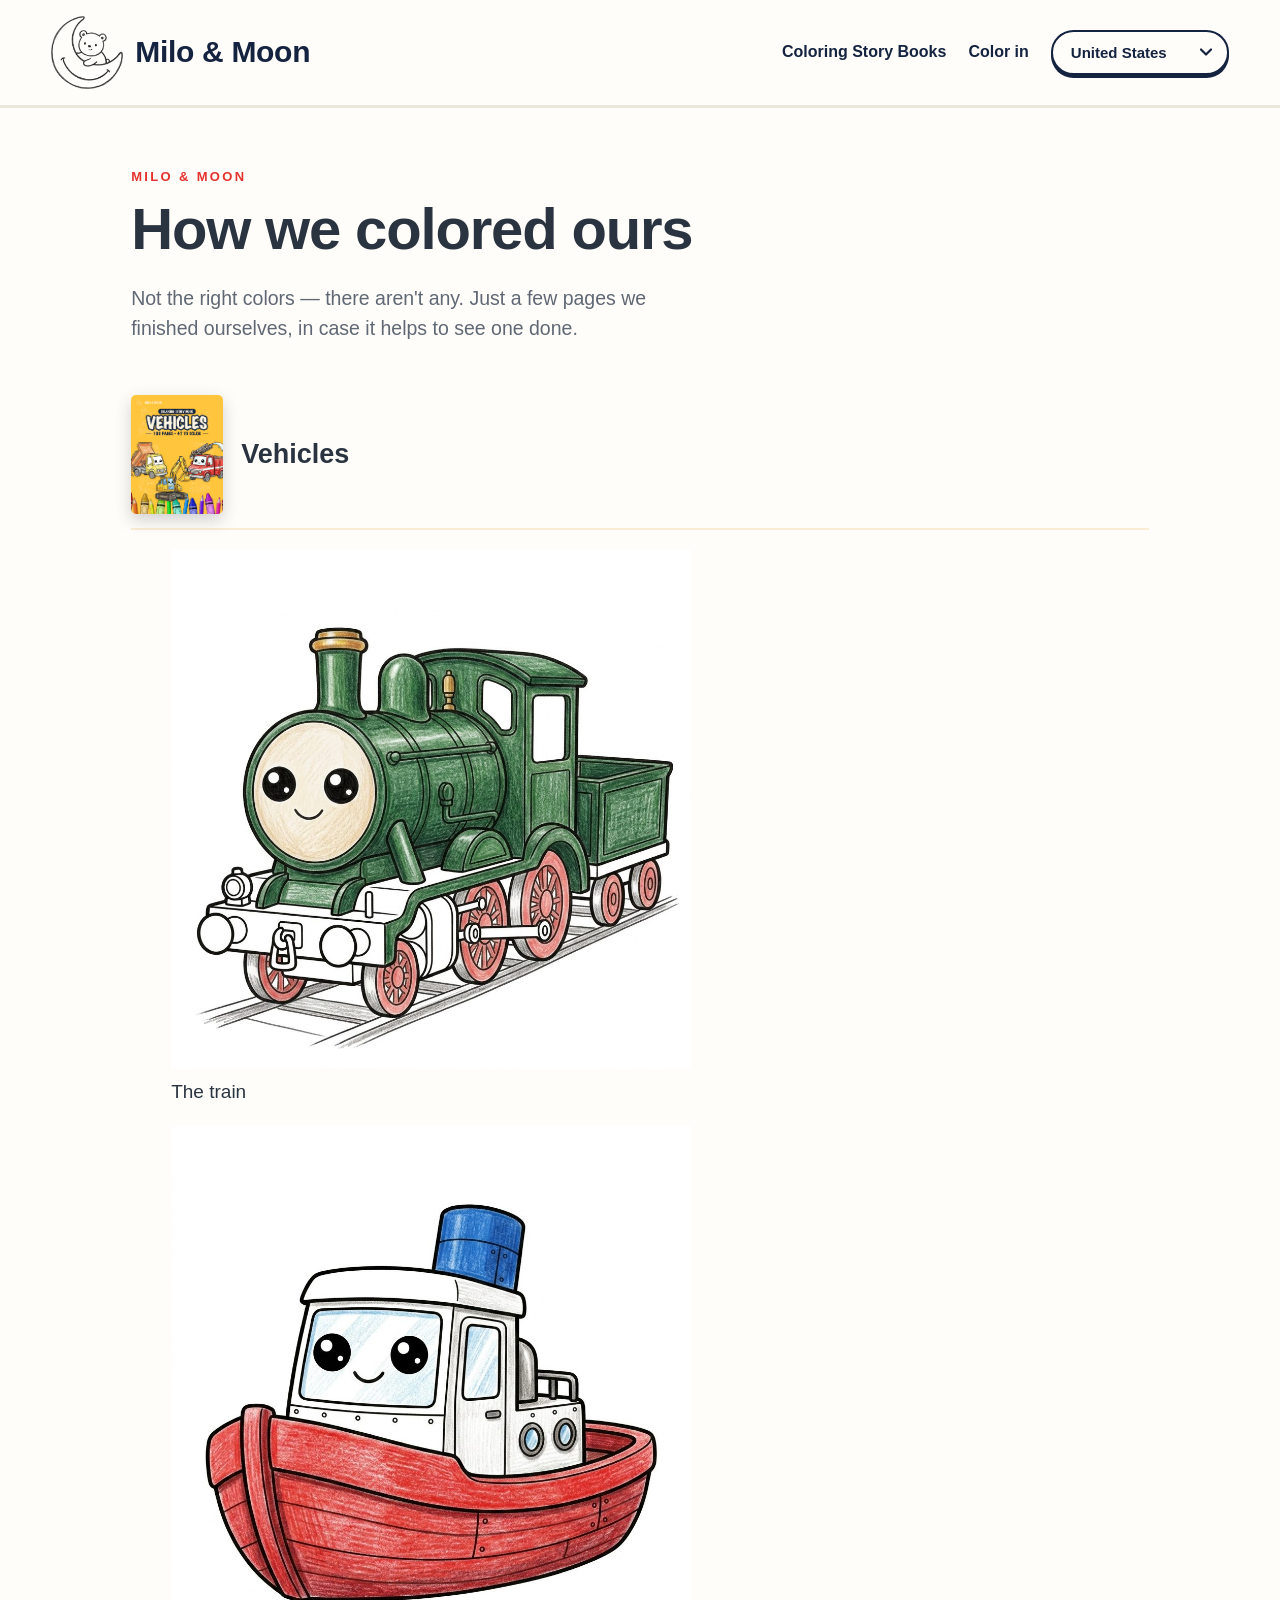
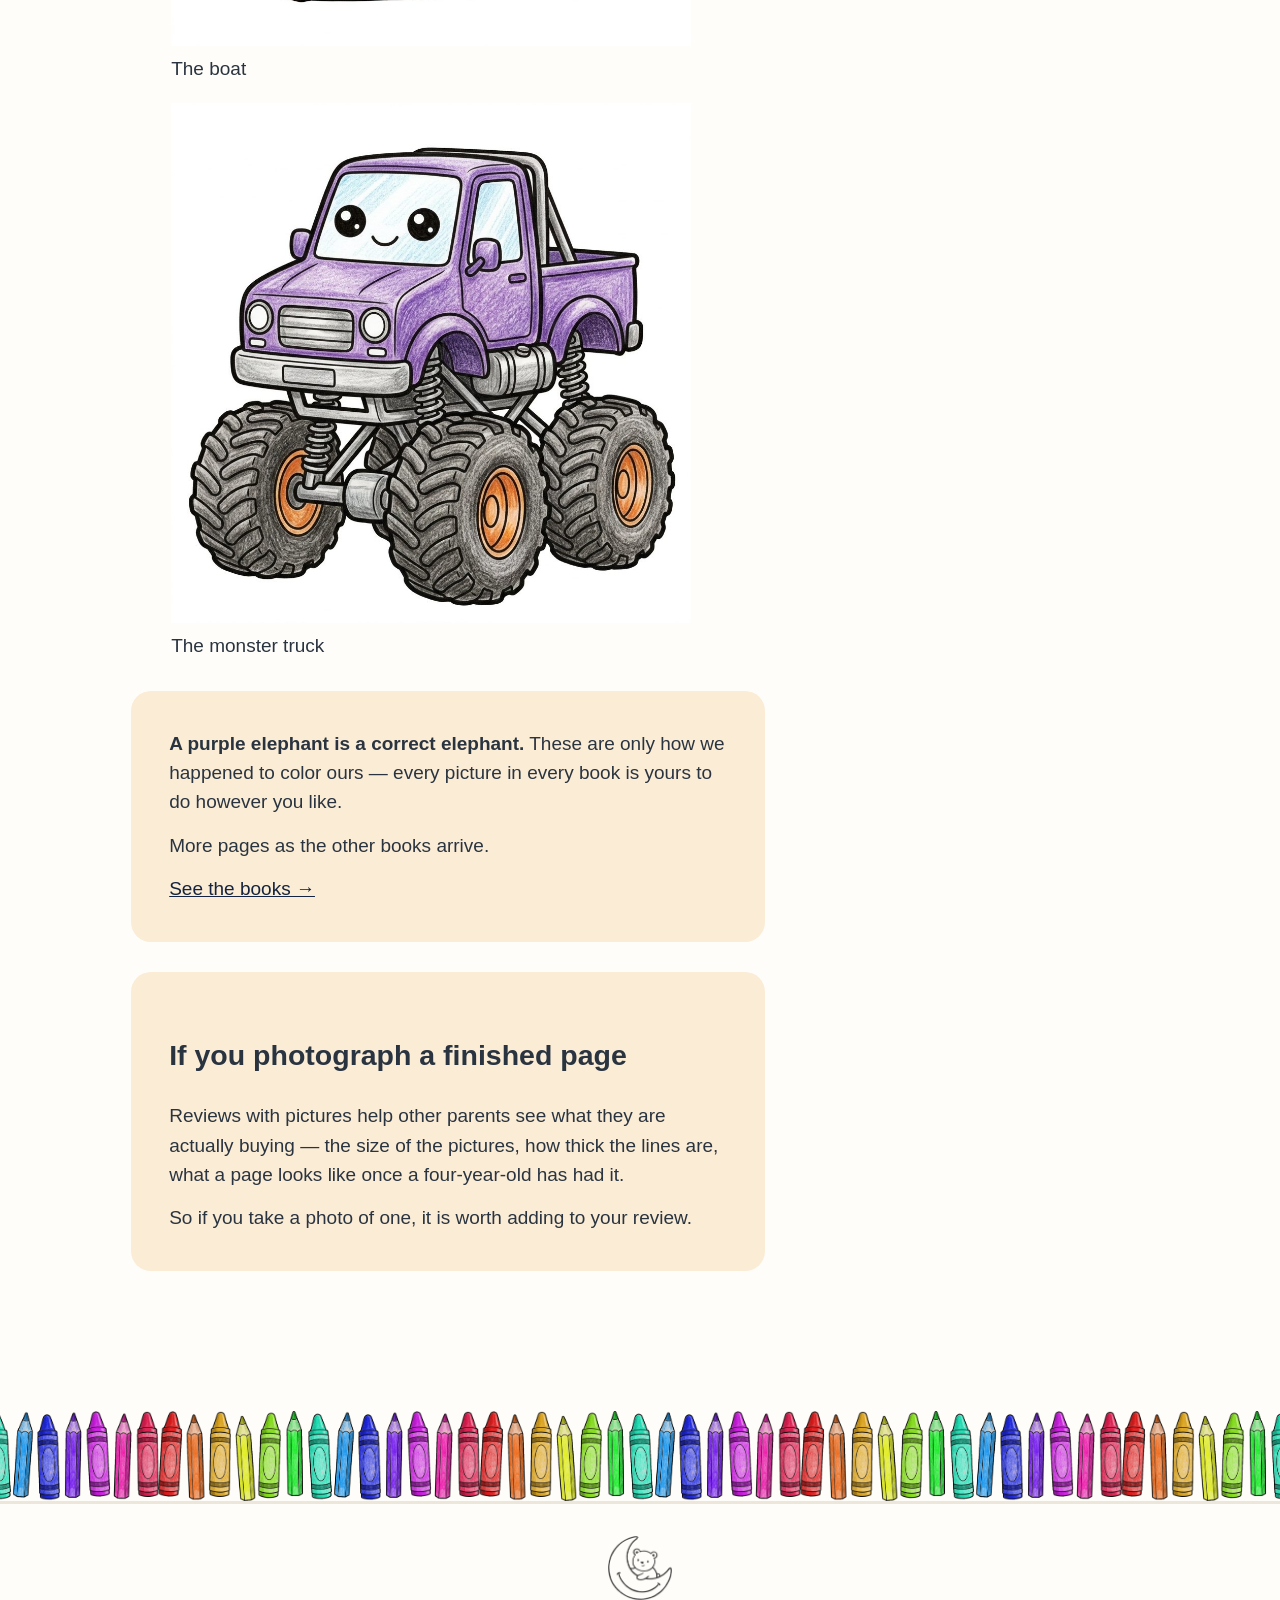
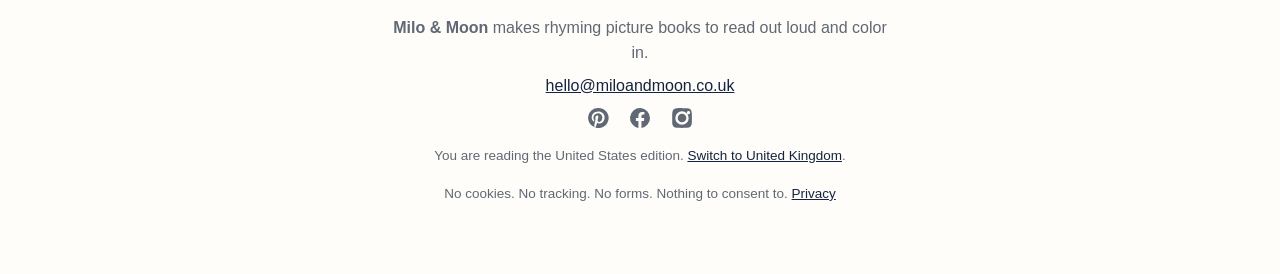
==== commit 7cbade9c: "Edition switcher goes to the equivalent page, not the home page The <option> targets were hardcoded " ====
--- a/colors/index.html
+++ b/colors/index.html
@@ -5,16 +5,16 @@
 <meta name="viewport" content="width=device-width, initial-scale=1">
 <title>How we colored ours — Milo &amp; Moon</title>
 <meta name="description" content="A few pages we finished ourselves — not the right colors, there aren&#x27;t any.">
-<link rel="canonical" href="https://miloandmoon.co.uk/">
-<link rel="alternate" hreflang="en-GB" href="https://miloandmoon.co.uk/colours">
-<link rel="alternate" hreflang="en-US" href="https://miloandmoon.co.uk/">
-<link rel="alternate" hreflang="x-default" href="https://miloandmoon.co.uk/colours">
+<link rel="canonical" href="https://miloandmoon.co.uk/colors/">
+<link rel="alternate" hreflang="en-GB" href="https://miloandmoon.co.uk/colours/">
+<link rel="alternate" hreflang="en-US" href="https://miloandmoon.co.uk/colors/">
+<link rel="alternate" hreflang="x-default" href="https://miloandmoon.co.uk/colours/">
 <meta property="og:type" content="website">
 <meta property="og:site_name" content="Milo &amp; Moon">
 <meta property="og:locale" content="en_US">
 <meta property="og:title" content="How we colored ours — Milo &amp; Moon">
 <meta property="og:description" content="A few pages we finished ourselves — not the right colors, there aren&#x27;t any.">
-<meta property="og:url" content="https://miloandmoon.co.uk/">
+<meta property="og:url" content="https://miloandmoon.co.uk/colors/">
 <meta property="og:image" content="https://miloandmoon.co.uk/brand/share.png">
 <meta name="twitter:card" content="summary_large_image">
 <meta name="twitter:image" content="https://miloandmoon.co.uk/brand/share.png">
@@ -24,7 +24,7 @@
 <link rel="apple-touch-icon" href="/apple-touch-icon.png">
 
 </head>
-<body style="--field:#FBF1DF">
+<body style="--field:#FBECD5">
 <a class="skip" href="#main">Skip to content</a>
 <header class="site">
   <a class="brand" href="/us/">
@@ -36,7 +36,7 @@
     <a href="/colors/">Color in</a>
     <label class="lang">
       <span class="vh">Edition</span>
-      <select onchange="location.href=this.value"><option value="/">United Kingdom</option><option value="/us/" selected>United States</option></select>
+      <select onchange="location.href=this.value"><option value="/colours/">United Kingdom</option><option value="/colors/" selected>United States</option></select>
     </label>
   </nav>
 </header>
@@ -95,7 +95,7 @@
   <p><a href="mailto:hello@miloandmoon.co.uk">hello@miloandmoon.co.uk</a></p>
   <p class="social"><a href="https://www.pinterest.co.uk/miloandmoonbooks/" rel="me noopener" aria-label="Pinterest" title="Pinterest"><svg viewBox="0 0 24 24" width="24" height="24" aria-hidden="true"><path fill="currentColor" d="M12 2a10 10 0 0 0-3.6 19.3c-.1-.8-.2-2 0-2.9l1.2-5.1s-.3-.6-.3-1.5c0-1.4.8-2.4 1.8-2.4.9 0 1.3.6 1.3 1.4 0 .9-.5 2.2-.8 3.4-.2 1 .5 1.8 1.5 1.8 1.8 0 3.2-1.9 3.2-4.7 0-2.4-1.8-4.1-4.3-4.1-2.9 0-4.6 2.2-4.6 4.5 0 .9.3 1.8.8 2.3.1.1.1.2.1.3l-.3 1.1c0 .2-.1.2-.3.1-1.3-.6-2-2.4-2-3.9 0-3.2 2.3-6.1 6.7-6.1 3.5 0 6.2 2.5 6.2 5.8 0 3.5-2.2 6.3-5.2 6.3-1 0-2-.5-2.3-1.2l-.6 2.4c-.2.9-.8 2-1.2 2.6A10 10 0 1 0 12 2z"/></svg></a><a href="https://www.facebook.com/miloandmoonbooks" rel="me noopener" aria-label="Facebook" title="Facebook"><svg viewBox="0 0 24 24" width="24" height="24" aria-hidden="true"><path fill="currentColor" d="M22 12a10 10 0 1 0-11.6 9.9v-7H7.9V12h2.5V9.8c0-2.5 1.5-3.9 3.8-3.9 1.1 0 2.2.2 2.2.2v2.5h-1.3c-1.2 0-1.6.8-1.6 1.6V12h2.8l-.4 2.9h-2.4v7A10 10 0 0 0 22 12z"/></svg></a><a href="https://www.instagram.com/miloandmoonbooks/" rel="me noopener" aria-label="Instagram" title="Instagram"><svg viewBox="0 0 24 24" width="24" height="24" aria-hidden="true"><path fill="currentColor" d="M12 2.2c3.2 0 3.6 0 4.9.1 3.3.1 4.8 1.7 4.9 4.9.1 1.3.1 1.7.1 4.8s0 3.6-.1 4.9c-.1 3.2-1.7 4.8-4.9 4.9-1.3.1-1.7.1-4.9.1s-3.6 0-4.9-.1c-3.2-.1-4.8-1.7-4.9-4.9C2.2 15.6 2.2 15.2 2.2 12s0-3.6.1-4.9c.1-3.2 1.7-4.8 4.9-4.9 1.3-.1 1.7-.1 4.8-.1zm0 3.1a6.7 6.7 0 1 0 0 13.4 6.7 6.7 0 0 0 0-13.4zm0 11a4.3 4.3 0 1 1 0-8.6 4.3 4.3 0 0 1 0 8.6zm6.9-11.2a1.6 1.6 0 1 0 0 3.1 1.6 1.6 0 0 0 0-3.1z"/></svg></a></p>
   <p class="fine">You are reading the United States edition.
-     <a href="/colours">Switch to United Kingdom</a>.</p>
+     <a href="/colours/">Switch to United Kingdom</a>.</p>
   <p class="fine">No cookies. No tracking. No forms. Nothing to consent to.
      <a href="/privacy/">Privacy</a></p>
 </footer>
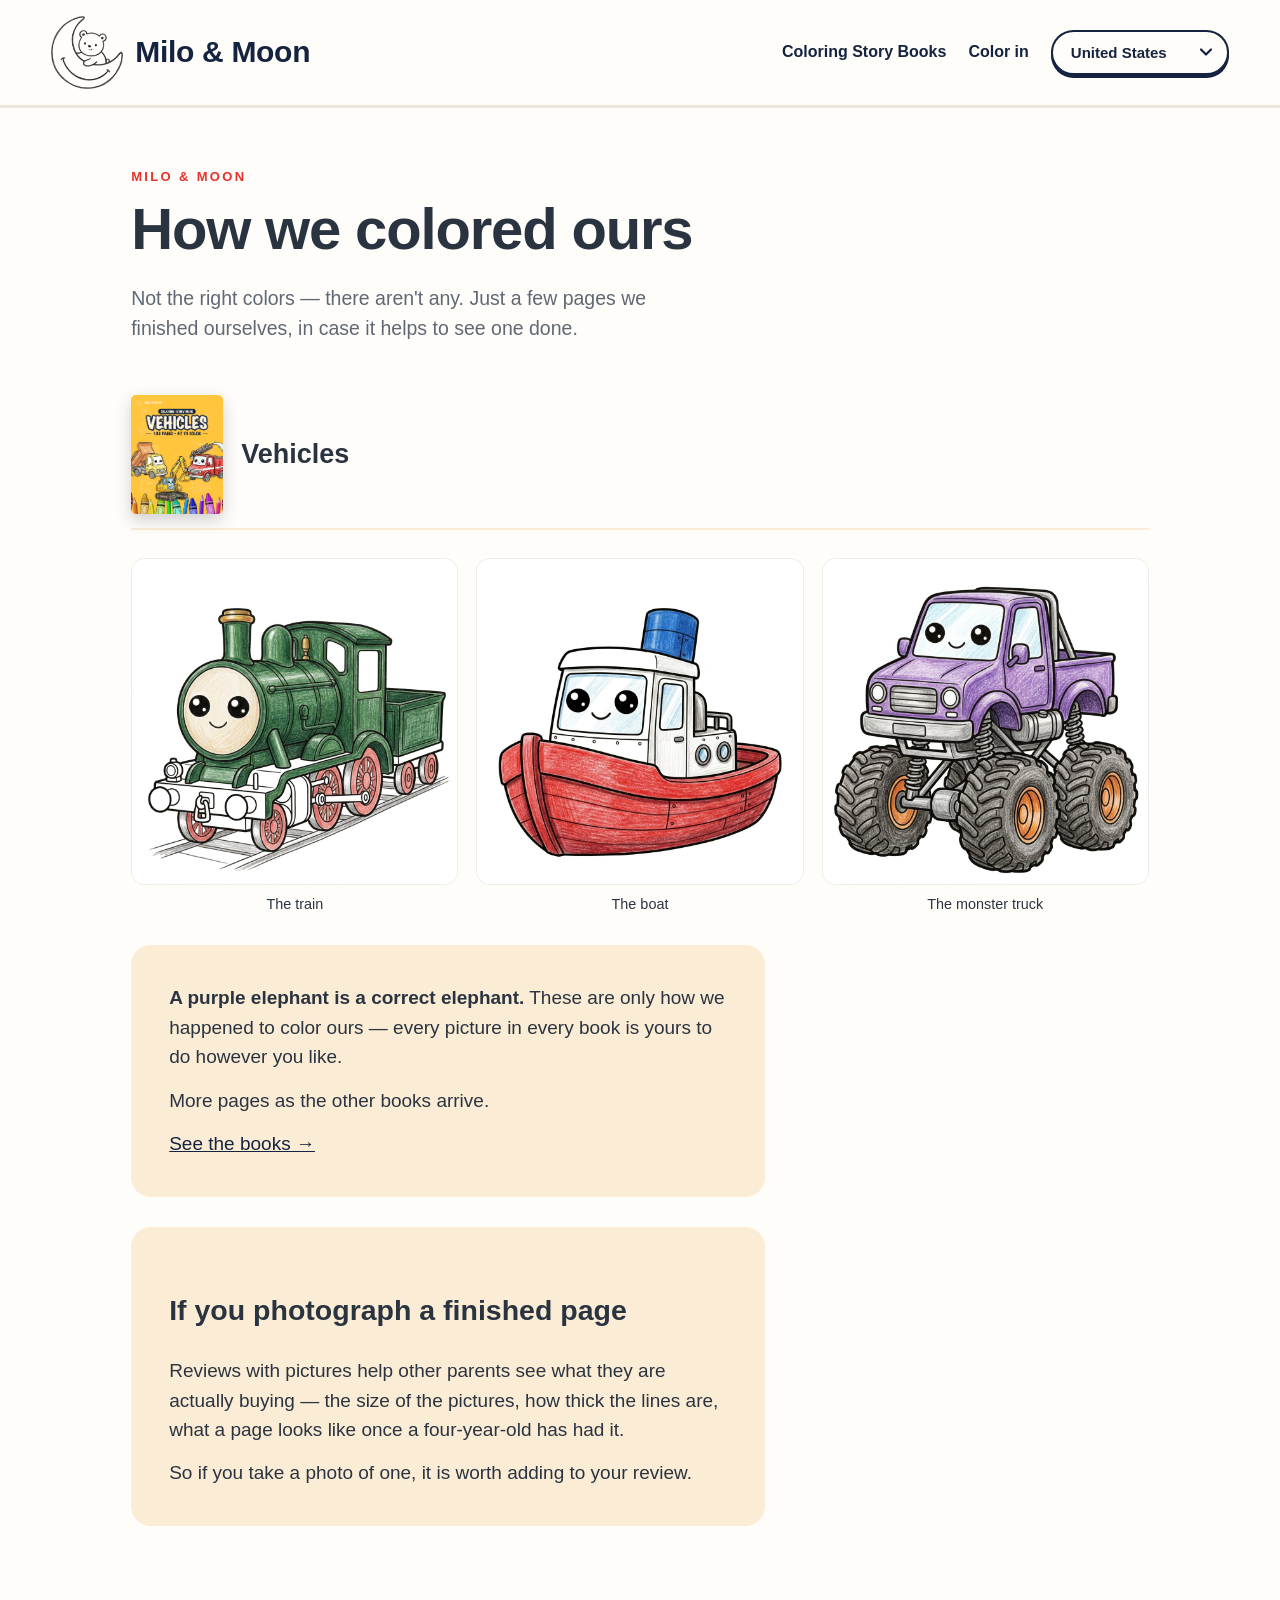
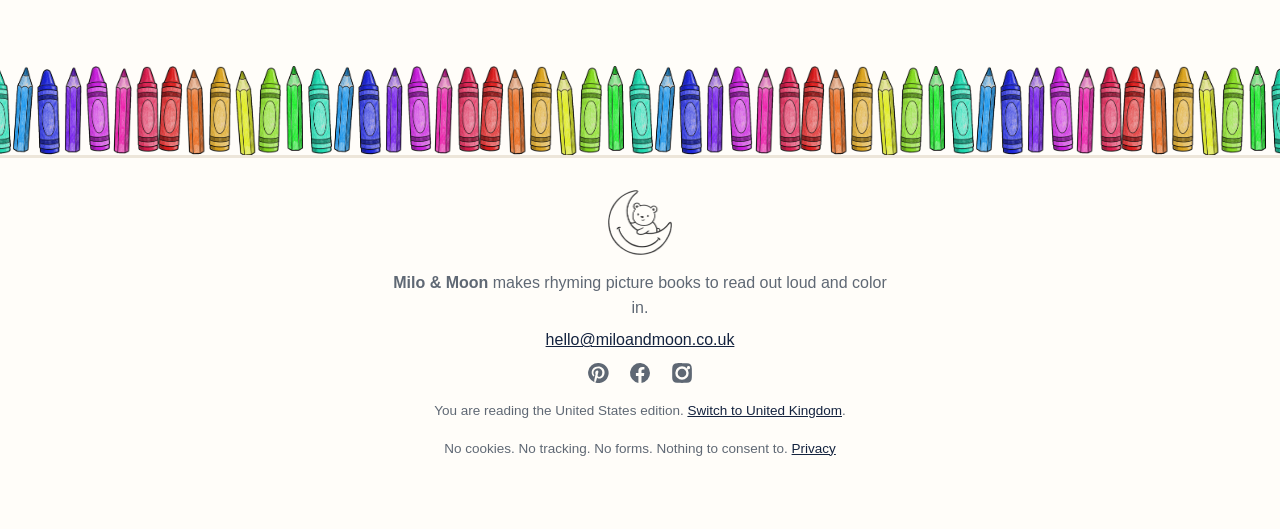
==== commit b084c5c7: "Colour-in: the grid class was being localised, so US images rendered unstyled The stylesheet said .c" ====
--- a/colors/index.html
+++ b/colors/index.html
@@ -18,7 +18,7 @@
 <meta property="og:image" content="https://miloandmoon.co.uk/brand/share.png">
 <meta name="twitter:card" content="summary_large_image">
 <meta name="twitter:image" content="https://miloandmoon.co.uk/brand/share.png">
-<link rel="stylesheet" href="/style.css?v=cc0c9715">
+<link rel="stylesheet" href="/style.css?v=e9f7b842">
 <link rel="icon" href="/favicon.ico" sizes="any">
 <link rel="icon" href="/favicon-32.png" type="image/png" sizes="32x32">
 <link rel="apple-touch-icon" href="/apple-touch-icon.png">
@@ -54,7 +54,7 @@
            alt="The cover of Vehicles" width="150" height="194" loading="lazy">
       <h2>Vehicles</h2>
     </div>
-    <div class="colored">
+    <div class="finished">
       <figure>
         <img src="/brand/finished-train.jpg" alt="A green steam train from Vehicles, colored in"
              width="520" height="520" loading="lazy">
--- a/style.css
+++ b/style.css
@@ -7,7 +7,10 @@
   --paper:#FFFDF9;            /* warm, not clinical white */
   --rule:#EDE6DA;
   --soft:#5F6874;
-  --field:#FBF1DF;
+  /* ⚠️ FALLBACK ONLY — every page sets --field inline from cover_layout.tint().
+     This literal is what shows if that ever stops happening, so it is written
+     as the Vehicles tint and must be updated with it. */
+  --field:#FBECD5;
   /* The crayon palette, straight from build_pdf.PALETTE. */
   --c1:#E5322D; --c2:#F5871F; --c3:#FFD400; --c4:#43B049;
   --c5:#0F9BD7; --c6:#7A4FBF; --c7:#EC5F9B; --c8:#00B39F;
@@ -92,8 +95,10 @@
 .pitch{display:grid;gap:18px;margin-top:clamp(40px,6vw,76px);
   grid-template-columns:repeat(auto-fit,minmax(210px,1fr))}
 .bit{text-align:center;padding:26px 20px;border-radius:18px;background:var(--field)}
-.bit:nth-child(2){background:#C7EEEB}
-.bit:nth-child(3){background:#F9DCEC}
+/* ⚠️ Two more retired pastels, used decoratively. Now the lagoon and blush
+   TINTS, so the three facts sit on colours that belong to real books. */
+.bit:nth-child(2){background:#D0F5F1}
+.bit:nth-child(3){background:#FFE6F6}
 .num{display:block;font-size:clamp(44px,6vw,62px);font-weight:800;line-height:1;
   color:var(--accent)}
 .bit p{margin:10px 0 0;font-size:16.5px;color:var(--ink);font-weight:600}
@@ -163,14 +168,28 @@
 .soon p{margin:0 0 14px}
 .soon p:last-child{margin:0}
 
-/* ── the coloured examples on /colours ───────────────── */
+/* ── the finished examples on /colours ───────────────── */
+/* ⛔ THE CLASS IS `finished`, NOT `coloured`, AND THAT IS LOAD-BEARING.
+   `build_site.py` spell-localises the WHOLE page body for the US edition and
+   cannot tell prose from an identifier, so `class="coloured"` became
+   `class="colored"` in the markup while the stylesheet still said `.coloured`.
+   The selector matched nothing: no grid, no `width:100%`, and every finished
+   page fell back to its `width="520"` attribute. **The US page rendered the
+   images at a different size from the UK one** — the only visible symptom of a
+   rule that had already been written down and then broken.
+   📌 Same fault as `/brand/coloured-digger.png` → `colored-digger.png`, which
+   404'd every image on the US page and is why these files are called
+   `finished-*`. The FILENAMES were fixed; the CLASS NAME was missed.
+   ⚠️ Any string that is both content and identifier — class, id, anchor, query
+   key, data attribute — must be dialect-free. Pick a synonym the localiser
+   does not know. */
 /* Three across on a desktop, one on a phone. `minmax(0,1fr)` not `1fr`:
    a bare 1fr refuses to shrink below the image's intrinsic width and the
    row overflows on a narrow screen instead of wrapping. */
-.coloured{display:grid;gap:18px;margin:28px 0;
+.finished{display:grid;gap:18px;margin:28px 0;
   grid-template-columns:repeat(auto-fit,minmax(min(220px,100%),1fr))}
-.coloured figure{margin:0}
-.coloured img{width:100%;height:auto;display:block;border-radius:14px;
+.finished figure{margin:0}
+.finished img{width:100%;height:auto;display:block;border-radius:14px;
   background:#fff;border:1px solid rgba(0,0,0,.07)}
 
 /* ── grouped under each book's cover ──────────────────── */
@@ -185,7 +204,7 @@
 @media (max-width:430px){
   .bookgroup-head{gap:13px}
 }
-.coloured figcaption{margin-top:8px;font-size:.9rem;color:var(--muted);
+.finished figcaption{margin-top:8px;font-size:.9rem;color:var(--muted);
   text-align:center}
 
 /* ── the crayon row, the series' signature device ───── */
